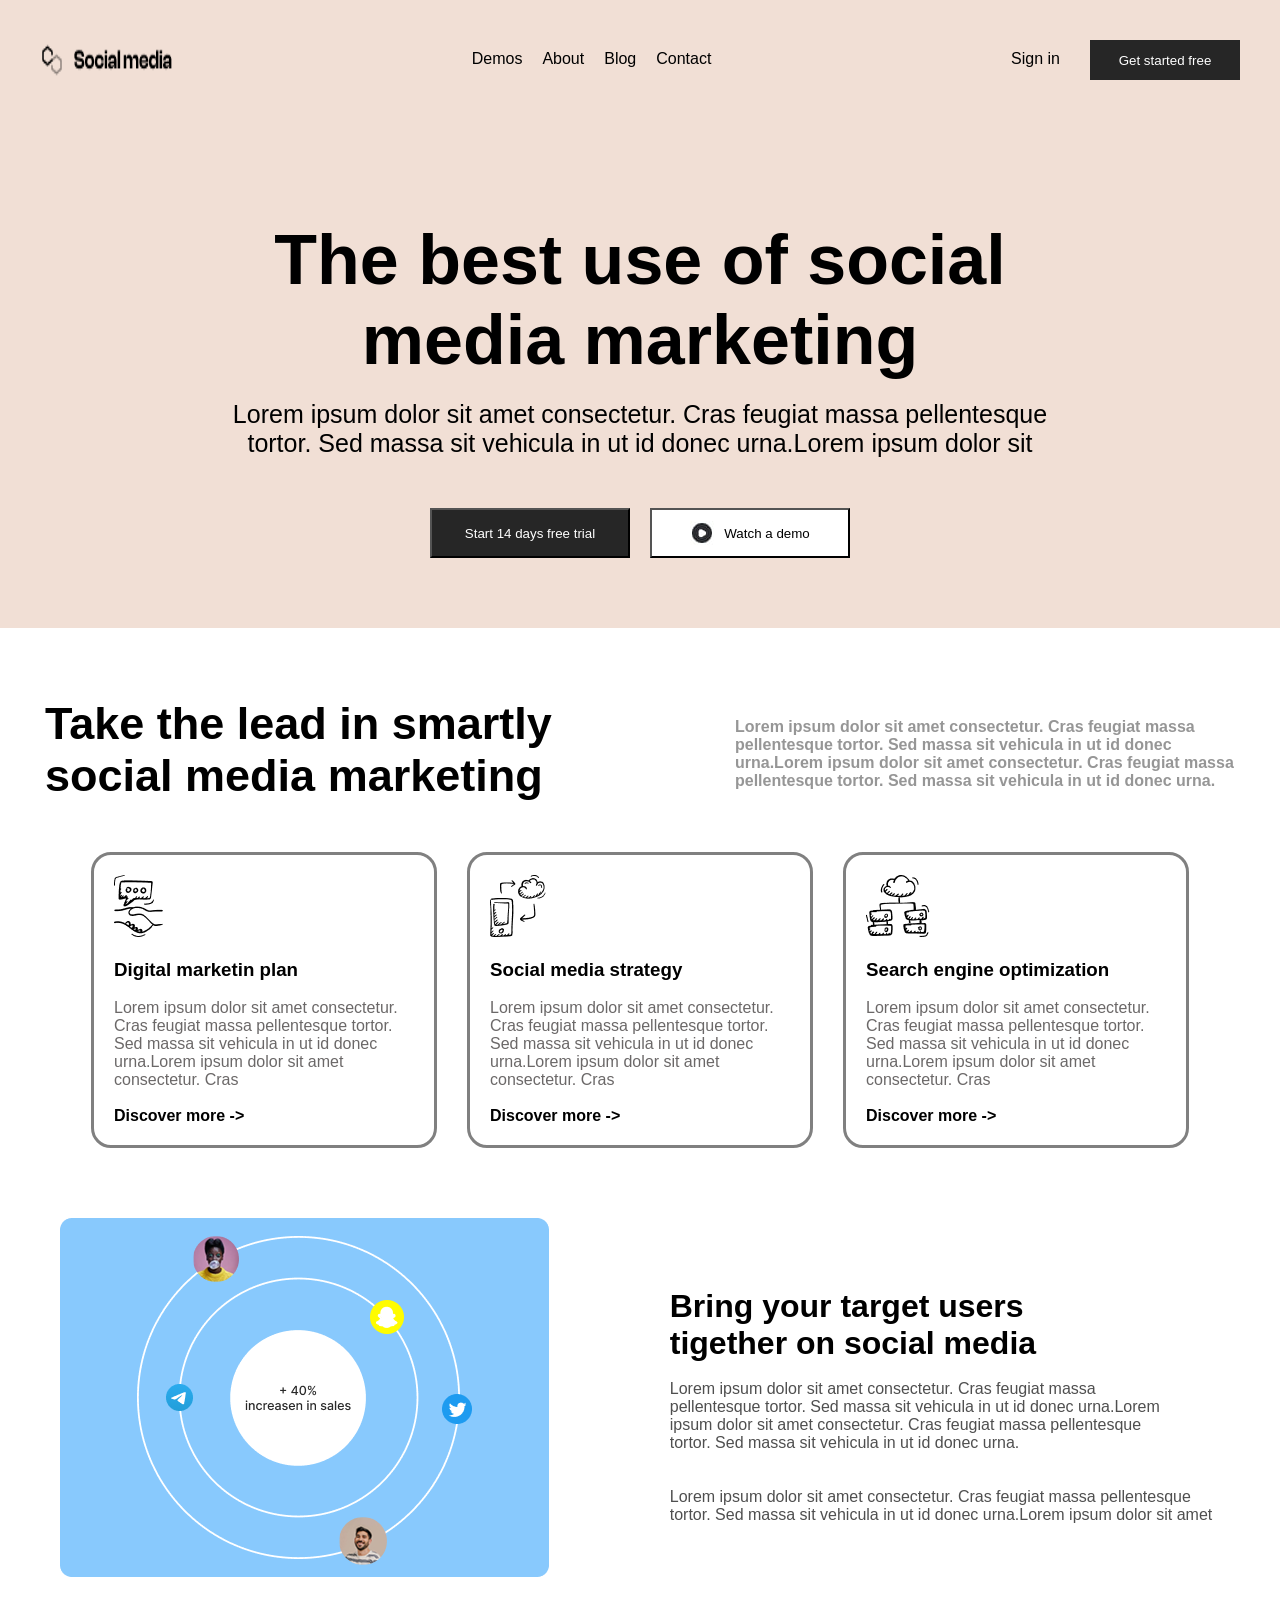
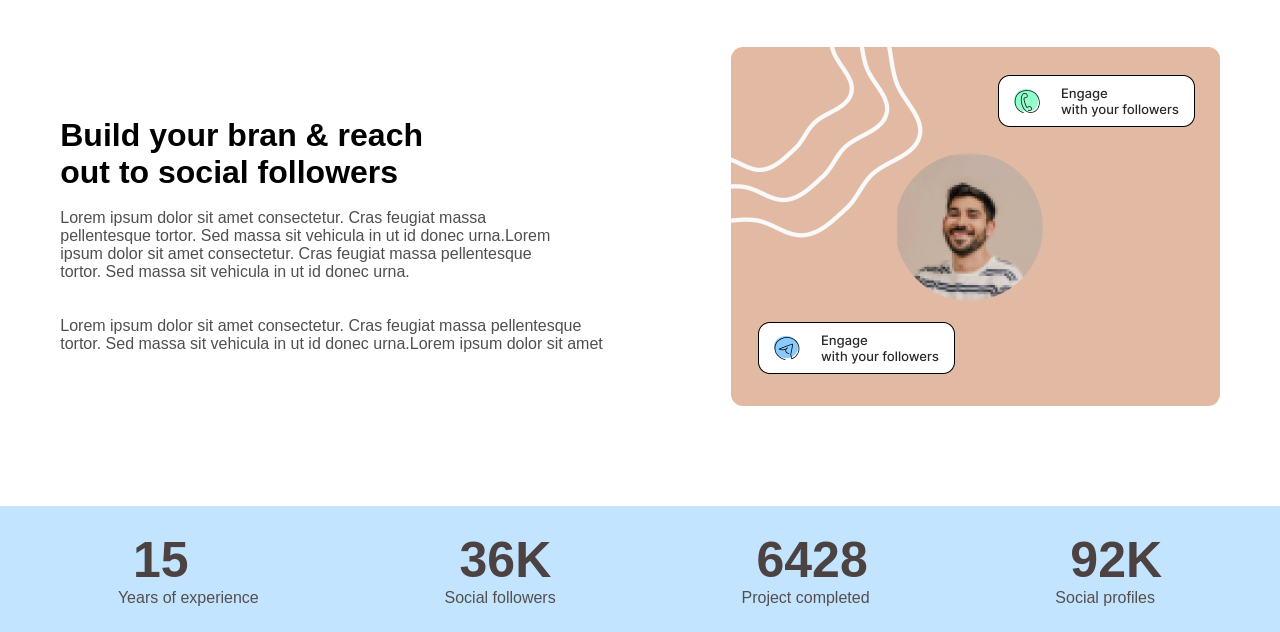
==== mai.n.html/mainn.html @ f7c45d67 "index.html" ====
<!DOCTYPE html>
<html lang="en">
<head>
    <meta charset="UTF-8">
    <meta name="viewport" content="width=device-width, initial-scale=1.0">
    <title>Document</title>
    <link rel="stylesheet" href="/style.css/style.css">
</head>
<body>
    <div class="all-hama">
     <div class="all-div">
        <img src="/img/Frame 1.png" alt="">
        <div class="p-ho">
            <p>Demos</p>
            <p>About</p>
            <p>Blog</p>
            <p>Contact</p>
        </div>
        <div class="p-img">
            <p style="margin-top: 10px;">Sign in</p>
        <button class="button">Get started free</button>
    </div>
     </div>
     <div class="h1-1">
        <h1>The best use of social media marketing</h1>
        <p>Lorem ipsum dolor sit amet consectetur. Cras feugiat massa pellentesque tortor. Sed massa sit vehicula in ut id donec urna.Lorem ipsum dolor sit</p>
     </div>
      <div class="all-button">
     <button class="button-1">Start 14 days free trial</button>
    
     <button class="button-2">
        
        <img src="/img/photo_2026-04-09_22-45-37.jpg" alt="">
       <p>Watch a demo</p> 
    </button>
    </div>
    </div>
    <div class="all-p">
        <div class="h1-2">
            <h2>Take the lead in smartly social media marketing</h2>
        </div>
        <p class="p-1">Lorem ipsum dolor sit amet consectetur. Cras feugiat massa pellentesque tortor. Sed massa sit vehicula in ut id donec urna.Lorem ipsum dolor sit amet consectetur. Cras feugiat massa pellentesque tortor. Sed massa sit vehicula in ut id donec urna.</p>
    </div>
    <div class="allbox">
    <div class="box">
        <img src="/img/Digital Marketing Plan.png" alt=""><br><br>
        <h3>Digital marketin plan</h3><br>
        <p style="color: rgb(107, 104, 104);">Lorem ipsum dolor sit amet consectetur. Cras feugiat massa pellentesque tortor. Sed massa sit vehicula in ut id donec urna.Lorem ipsum dolor sit amet consectetur. Cras</p><br>
        <p style="font-weight: 600;">Discover more  -></p>
    </div>
    <div class="box">
        <img src="/img/Social Media Strategy.png" alt=""><br><br>
        <h3>Social media strategy</h3><br>
        <p style="color: rgb(107, 104, 104);">Lorem ipsum dolor sit amet consectetur. Cras feugiat massa pellentesque tortor. Sed massa sit vehicula in ut id donec urna.Lorem ipsum dolor sit amet consectetur. Cras</p><br>
        <p style="font-weight: 600;">Discover more  -></p>
    </div>
    <div class="box">
        <img src="/img/Search Engine Optimization.png" alt=""><br><br>
        <h3>Search engine optimization </h3><br>
        <p style="color: rgb(107, 104, 104);">Lorem ipsum dolor sit amet consectetur. Cras feugiat massa pellentesque tortor. Sed massa sit vehicula in ut id donec urna.Lorem ipsum dolor sit amet consectetur. Cras</p><br>
        <p style="font-weight: 600;">Discover more  -></p>
    </div>
    </div>
    <div class="sekshn">
        <img src="/img/Frame 22.png" alt="">
        <div class="alll">
        <h1 style="width: 400px;">Bring your target users tigether on social media</h1><br>
      <p style="width: 500px;color: rgb(79, 79, 79);">Lorem ipsum dolor sit amet consectetur. Cras feugiat massa pellentesque tortor. Sed massa sit vehicula in ut id donec urna.Lorem ipsum dolor sit amet consectetur. Cras feugiat massa pellentesque tortor. Sed massa sit vehicula in ut id donec urna.</p><br><br>
      <p style="width: 550px;color: rgb(79, 79, 79);">Lorem ipsum dolor sit amet consectetur. Cras feugiat massa pellentesque tortor. Sed massa sit vehicula in ut id donec urna.Lorem ipsum dolor sit amet </p>
  </div>
  </div>
    <div class="sekshn">
        <div class="alll">
        <h1 style="width: 400px;">Build your bran & reach out to social followers</h1><br>
      <p style="width: 500px;color: rgb(79, 79, 79);">Lorem ipsum dolor sit amet consectetur. Cras feugiat massa pellentesque tortor. Sed massa sit vehicula in ut id donec urna.Lorem ipsum dolor sit amet consectetur. Cras feugiat massa pellentesque tortor. Sed massa sit vehicula in ut id donec urna.</p><br><br>
      <p style="width: 550px;color: rgb(79, 79, 79);">Lorem ipsum dolor sit amet consectetur. Cras feugiat massa pellentesque tortor. Sed massa sit vehicula in ut id donec urna.Lorem ipsum dolor sit amet  </p>
  </div>
        <img src="/img/Frame 22 (1).png" alt="">
  </div>
  <div class="all-box">
    <div class="box1"> 
        <h1 style="font-size: 50px;color:  rgb(76, 66, 66);margin-left: 15px;">15</h1>
        <p style="color: rgb(84, 79, 79);">Years of experience</p>
    </div>
    <div class="box1"> 
        <h1 style="font-size: 50px;color:  rgb(76, 66, 66);margin-left: 15px;">36K</h1>
        <p style="color: rgb(84, 79, 79);">Social followers</p>
    </div>
    <div class="box1"> 
        <h1 style="font-size: 50px;color:  rgb(76, 66, 66);margin-left: 15px;">6428</h1>
        <p style="color: rgb(84, 79, 79);">Project completed</p>
    </div>
    <div class="box1"> 
        <h1 style="font-size: 50px;color:  rgb(76, 66, 66);margin-left: 15px;">92K</h1>
        <p style="color: rgb(84, 79, 79);">Social profiles</p>
    </div>
  </div>
</body>
</html>
---- style.css/style.css ----
*{
    margin: 0;
    font-family: sans-serif;
}
.p-ho{
    display: flex;
    gap: 20px;
}
.p-ho p{
    margin-top: 10px;
}
.button{
    width: 150px;
    height: 40px;
    background-color: rgba(38, 38, 38, 1);
    color: white;
    border: none;
}
.p-img{
    display: flex;
    gap: 30px;
}
.all-div{
    display: flex;
    justify-content: space-between;
    padding: 40px;
}
.h1-1 h1{
    font-size: 70px;
    width: 900px;
    text-align: center;
    margin: auto;
    margin-top: 100px;
    cursor: pointer;
}
.h1-1 p{
    width: 850px;
    font-size: 25px;
    text-align: center;
    margin: auto;
    margin-top: 20px;
}
.button-1{
    width: 200px;
    height: 50px;
    background-color: rgba(38, 38, 38, 1);
    color: white;
}
.button-2{
    width: 200px;
    height: 50px;
    background-color: white;
    display: flex;
    align-items: center;
    gap: 10px;
    justify-content: center;margin-bottom: 70px;
}
.all-button{
    display: flex;
    justify-content: center;
    gap: 20px;
    margin-top: 50px;
}
.all-hama{
    background-color: rgba(241, 223, 213, 1);
}
.h1-2{
    width: 600px;
    font-size: 30px;
    cursor: pointer;

}
.p-1{
    width: 500px;
    font-weight: 600;
    margin-top: 20px;
    color: rgb(150, 150, 150);
}
.all-p{
    display: flex;
    justify-content: space-around;
   margin-top: 70px;
   margin-bottom: 50px;
}
.box{
    width: 300px;
    height: 2♥0px;
    border: 3px solid gray;
    border-radius: 20px;
    padding: 20px;
}
.allbox{
    display: flex;
    justify-content: center;
    gap: 30px;
}
.sekshn{
    display: flex;
    justify-content: space-around;
    margin-top: 70px;
}
.alll{
    margin-top: 70px;
}
.all-box{
    display: flex;
    justify-content: space-around;
    margin-top: 100px;
    background-color: rgba(136, 201, 253, 0.5);
    padding: 25px;
}
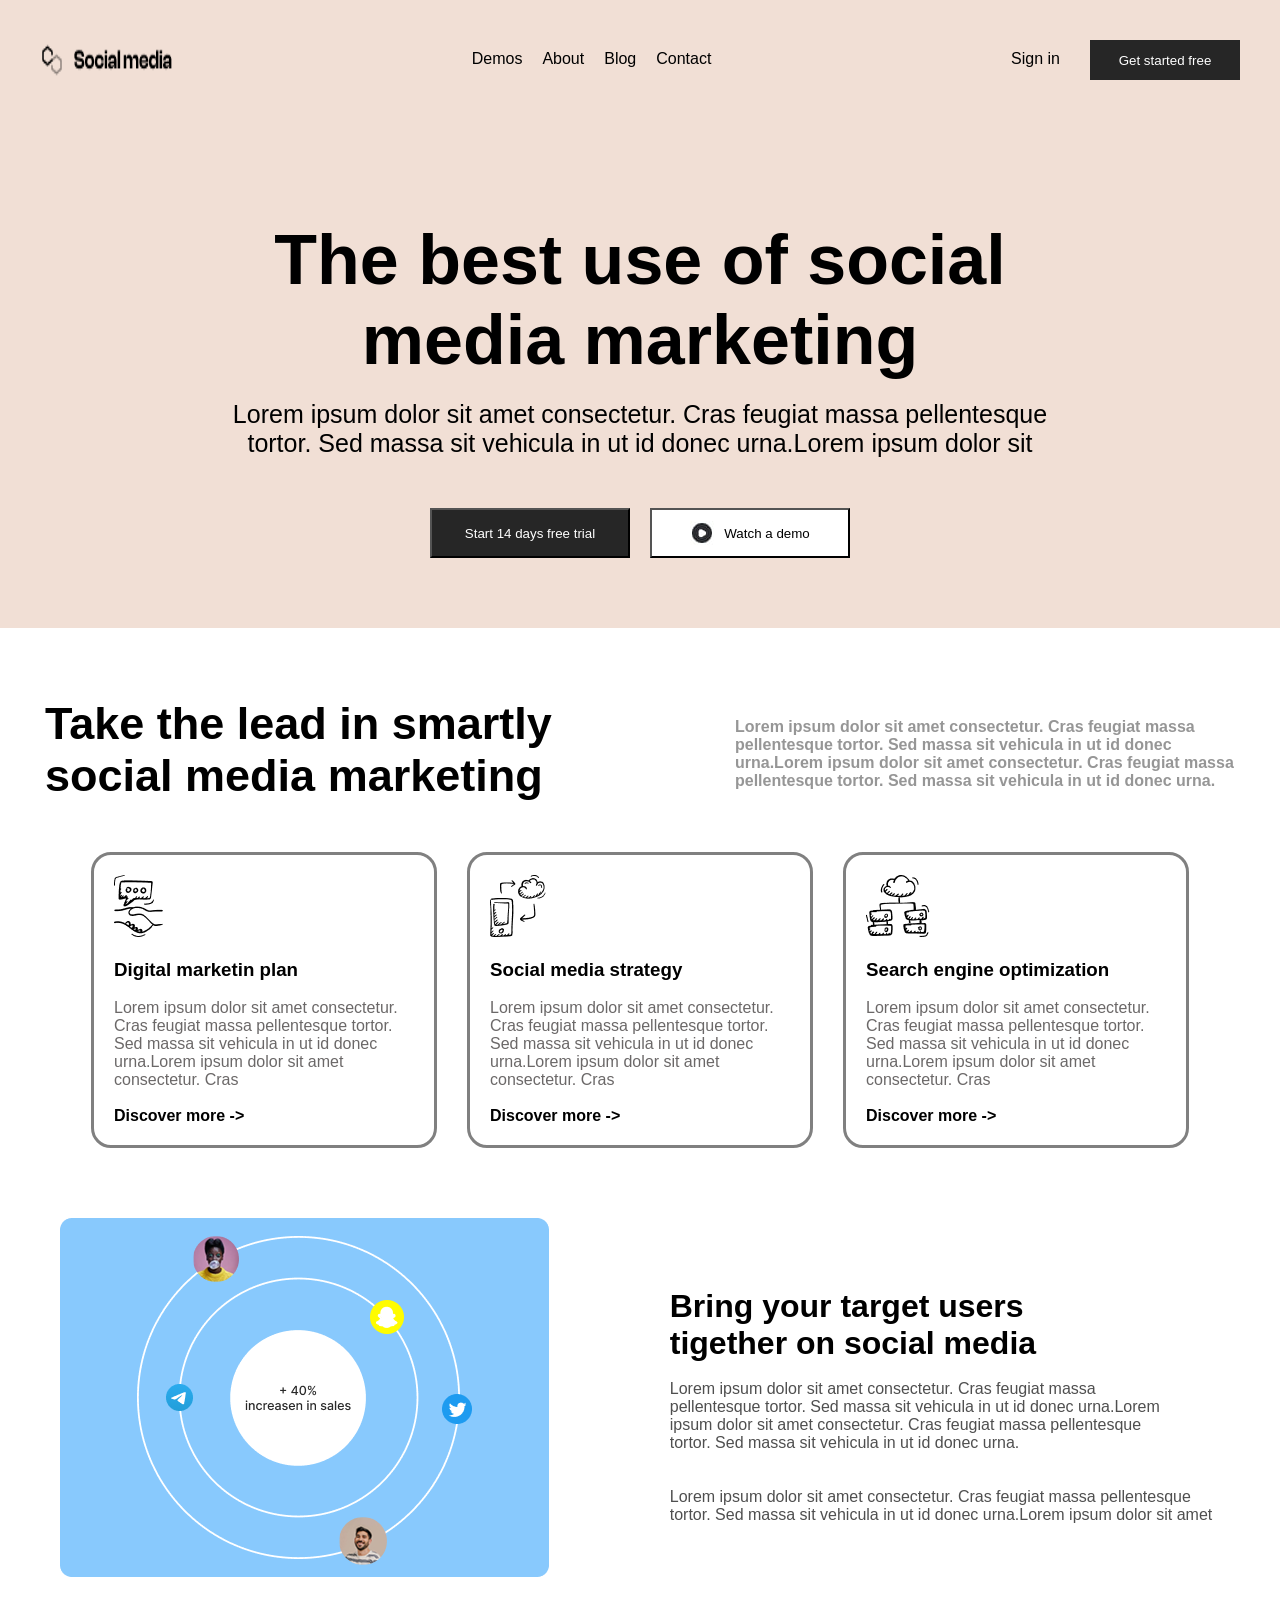
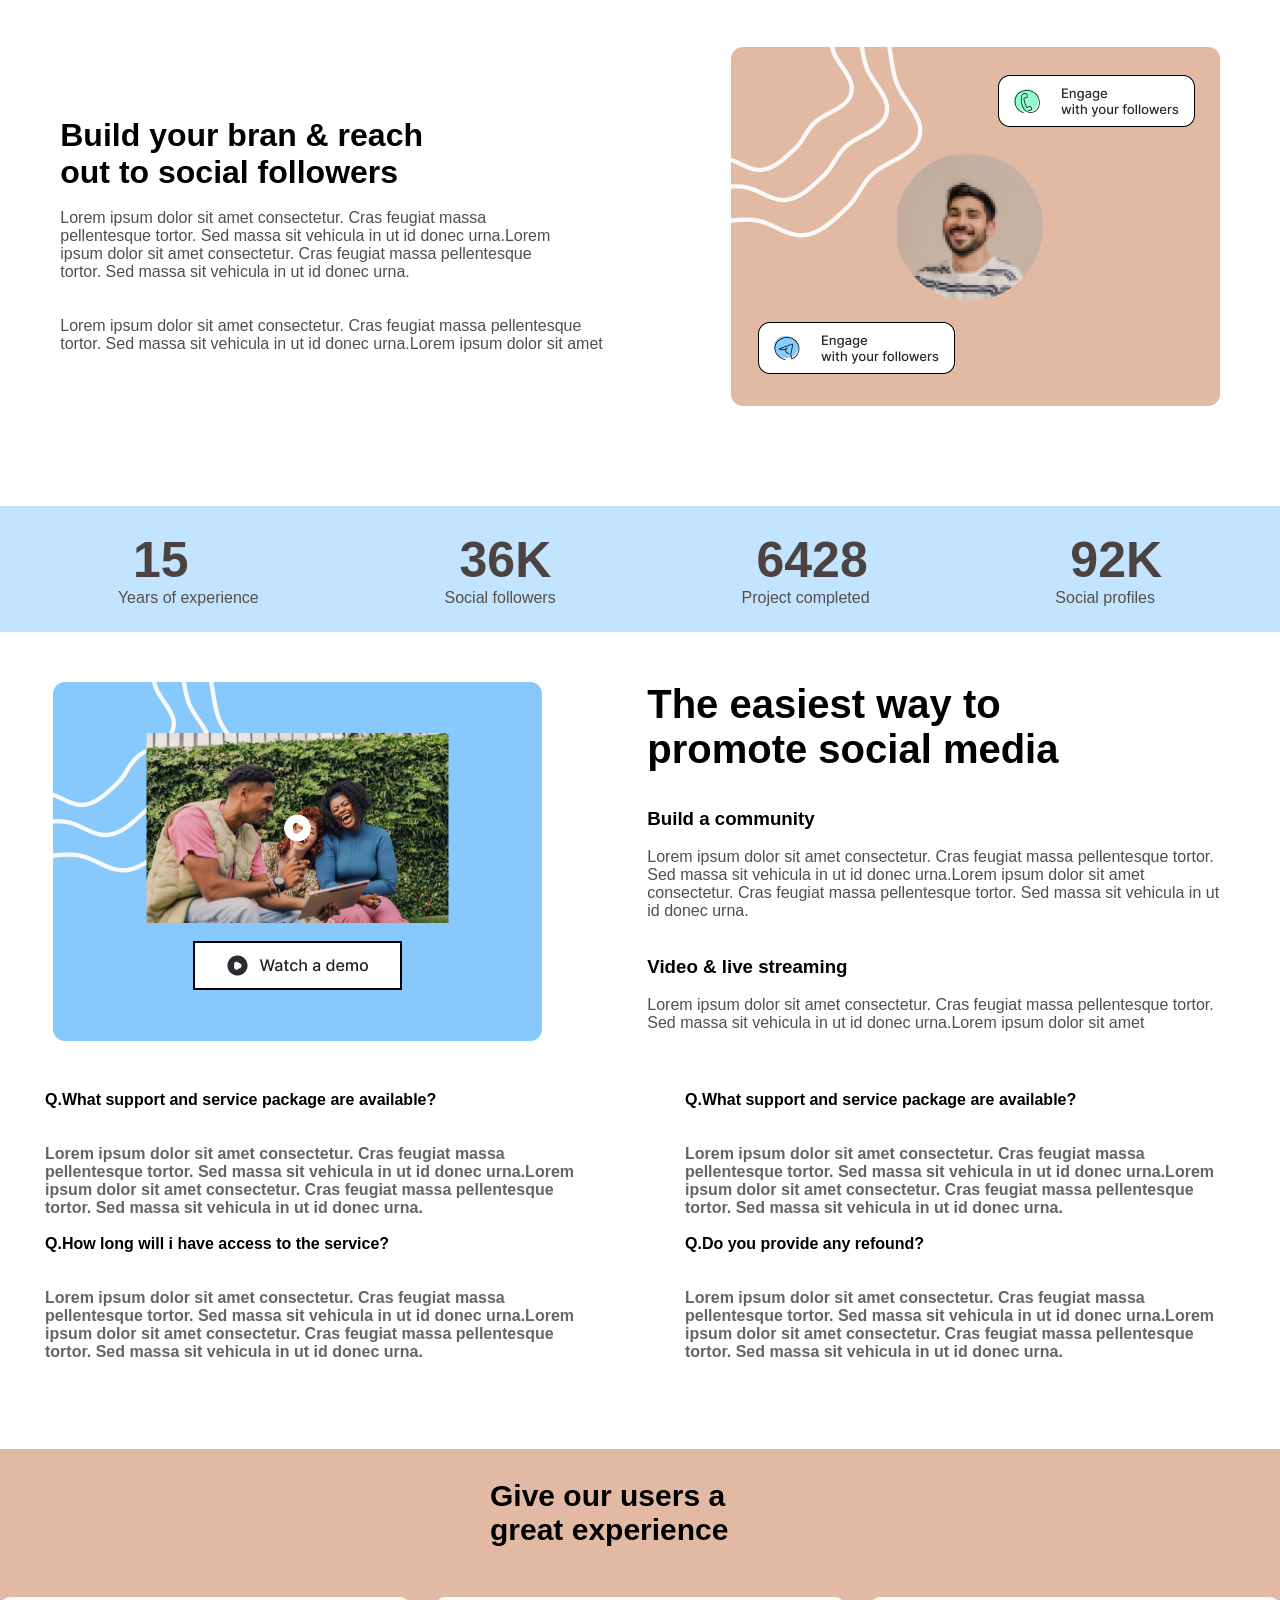
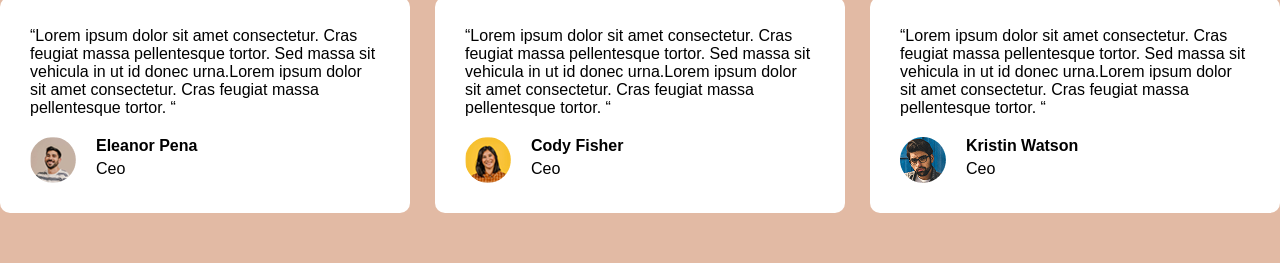
==== commit a311ef6e: "index.1" ====
--- a/mai.n.html/mainn.html
+++ b/mai.n.html/mainn.html
@@ -95,5 +95,73 @@
         <p style="color: rgb(84, 79, 79);">Social profiles</p>
     </div>
   </div>
+  <div class="bady">
+    <img src="/img/Frame 22 (3).png" alt="">
+    <div class="dady">
+    
+    <h1 style="width: 450px;font-size: 40px;">The easiest way to promote social media</h1><br><br>
+    <h3 style="font-weight: 800;">Build a community</h3><br>
+          <p style="width: 580px;color: rgb(79, 79, 79);">Lorem ipsum dolor sit amet consectetur. Cras feugiat massa pellentesque tortor. Sed massa sit vehicula in ut id donec urna.Lorem ipsum dolor sit amet consectetur. Cras feugiat massa pellentesque tortor. Sed massa sit vehicula in ut id donec urna.</p><br><br>
+             <h3 style="font-weight: 800;">Video & live streaming</h3><br>
+             <p style="width: 580px;color: rgb(79, 79, 79);">Lorem ipsum dolor sit amet consectetur. Cras feugiat massa pellentesque tortor. Sed massa sit vehicula in ut id donec urna.Lorem ipsum dolor sit amet </p>
+       </div>
+     </div>
+     <div class="pho">
+     <div class="all-p1">
+     <p style="font-weight: 800;">Q.What support and service package are available?</p><br><br>
+     <p style="width: 550px;font-weight: 600;color: rgb(101, 101, 101);">Lorem ipsum dolor sit amet consectetur. Cras feugiat massa pellentesque tortor. Sed massa sit vehicula in ut id donec urna.Lorem ipsum dolor sit amet consectetur. Cras feugiat massa pellentesque tortor. Sed massa sit vehicula in ut id donec urna.</p><br>
+</div>
+<div class="all-p2">
+ <p style="font-weight: 800;">Q.What support and service package are available?</p><br><br>
+     <p style="width: 550px;font-weight: 600;color: rgb(101, 101, 101);">Lorem ipsum dolor sit amet consectetur. Cras feugiat massa pellentesque tortor. Sed massa sit vehicula in ut id donec urna.Lorem ipsum dolor sit amet consectetur. Cras feugiat massa pellentesque tortor. Sed massa sit vehicula in ut id donec urna.</p>
+</div>
+</div>
+
+
+     <div class="pho">
+     <div class="all-p1">
+     <p style="font-weight: 800;">Q.How long will i have access to the service?</p><br><br>
+     <p style="width: 550px;font-weight: 600;color: rgb(101, 101, 101);">Lorem ipsum dolor sit amet consectetur. Cras feugiat massa pellentesque tortor. Sed massa sit vehicula in ut id donec urna.Lorem ipsum dolor sit amet consectetur. Cras feugiat massa pellentesque tortor. Sed massa sit vehicula in ut id donec urna.</p><br>
+</div>
+<div class="all-p2">
+ <p style="font-weight: 800;">Q.Do you provide any refound?</p><br><br>
+     <p style="width: 550px;font-weight: 600;color: rgb(101, 101, 101);">Lorem ipsum dolor sit amet consectetur. Cras feugiat massa pellentesque tortor. Sed massa sit vehicula in ut id donec urna.Lorem ipsum dolor sit amet consectetur. Cras feugiat massa pellentesque tortor. Sed massa sit vehicula in ut id donec urna.</p>
+</div>
+</div>
+<div class="sar">
+<h1 style="font-size: 30px;width: 300px;margin: auto;margin-top: 70px;padding-top: 30px;">Give our users a great experience</h1>
+ <div class="hear">
+<div class="boxcha">
+    <p>“Lorem ipsum dolor sit amet consectetur. Cras feugiat massa pellentesque tortor. Sed massa sit vehicula in ut id donec urna.Lorem ipsum dolor sit amet consectetur. Cras feugiat massa pellentesque tortor. “</p>
+   <div class="dis">
+    <img src="/img/Ellipse 3.png" alt="">
+   <div class="br">
+    <p style="font-weight: 600;">Eleanor Pena</p>
+    <p>Ceo</p>
+</div>
+   </div>
+</div>
+<div class="boxcha">
+<p>“Lorem ipsum dolor sit amet consectetur. Cras feugiat massa pellentesque tortor. Sed massa sit vehicula in ut id donec urna.Lorem ipsum dolor sit amet consectetur. Cras feugiat massa pellentesque tortor. “</p>
+   <div class="dis">
+    <img src="/img/Ellipse 3 (1).png" alt="">
+   <div class="br">
+    <p style="font-weight: 600;">Cody Fisher</p>
+    <p>Ceo</p>
+</div>
+   </div>
+</div>
+<div class="boxcha">
+<p>“Lorem ipsum dolor sit amet consectetur. Cras feugiat massa pellentesque tortor. Sed massa sit vehicula in ut id donec urna.Lorem ipsum dolor sit amet consectetur. Cras feugiat massa pellentesque tortor. “</p>
+    <div class="dis">
+    <img src="/img/Ellipse 3 (2).png" alt="">
+   <div class="br">
+    <p style="font-weight: 600;"> Kristin Watson</p>
+    <p>Ceo</p>
+</div>
+   </div>
+</div>
+ </div>
+</div>
 </body>
 </html>
--- a/style.css/style.css
+++ b/style.css/style.css
@@ -108,4 +108,42 @@
     margin-top: 100px;
     background-color: rgba(136, 201, 253, 0.5);
     padding: 25px;
+}
+.bady{
+    display: flex;
+    justify-content: space-around;
+    margin-top: 50px;
+    margin-bottom: 50px;
+}
+.pho{
+    display: flex;
+    justify-content: space-around;   
+}
+.sar{
+    background-color: rgba(226, 186, 164, 1);
+}
+.boxcha{
+    width: 350px;
+    border: 3px solid;
+    border: none;
+    background-color: rgba(255, 255, 255, 1);
+    border-radius: 10px;
+    padding: 30px;
+    margin-top: 50px;
+    margin-bottom: 50px;
+}
+.dis{
+    display: flex;
+    margin-top: 20px;
+    gap: 20px;
+}
+.br{
+    display: flex;
+    flex-direction: column;
+    row-gap: 5px;
+}
+.hear{
+    display: flex;
+    justify-content: center;
+    gap: 25px;
 }
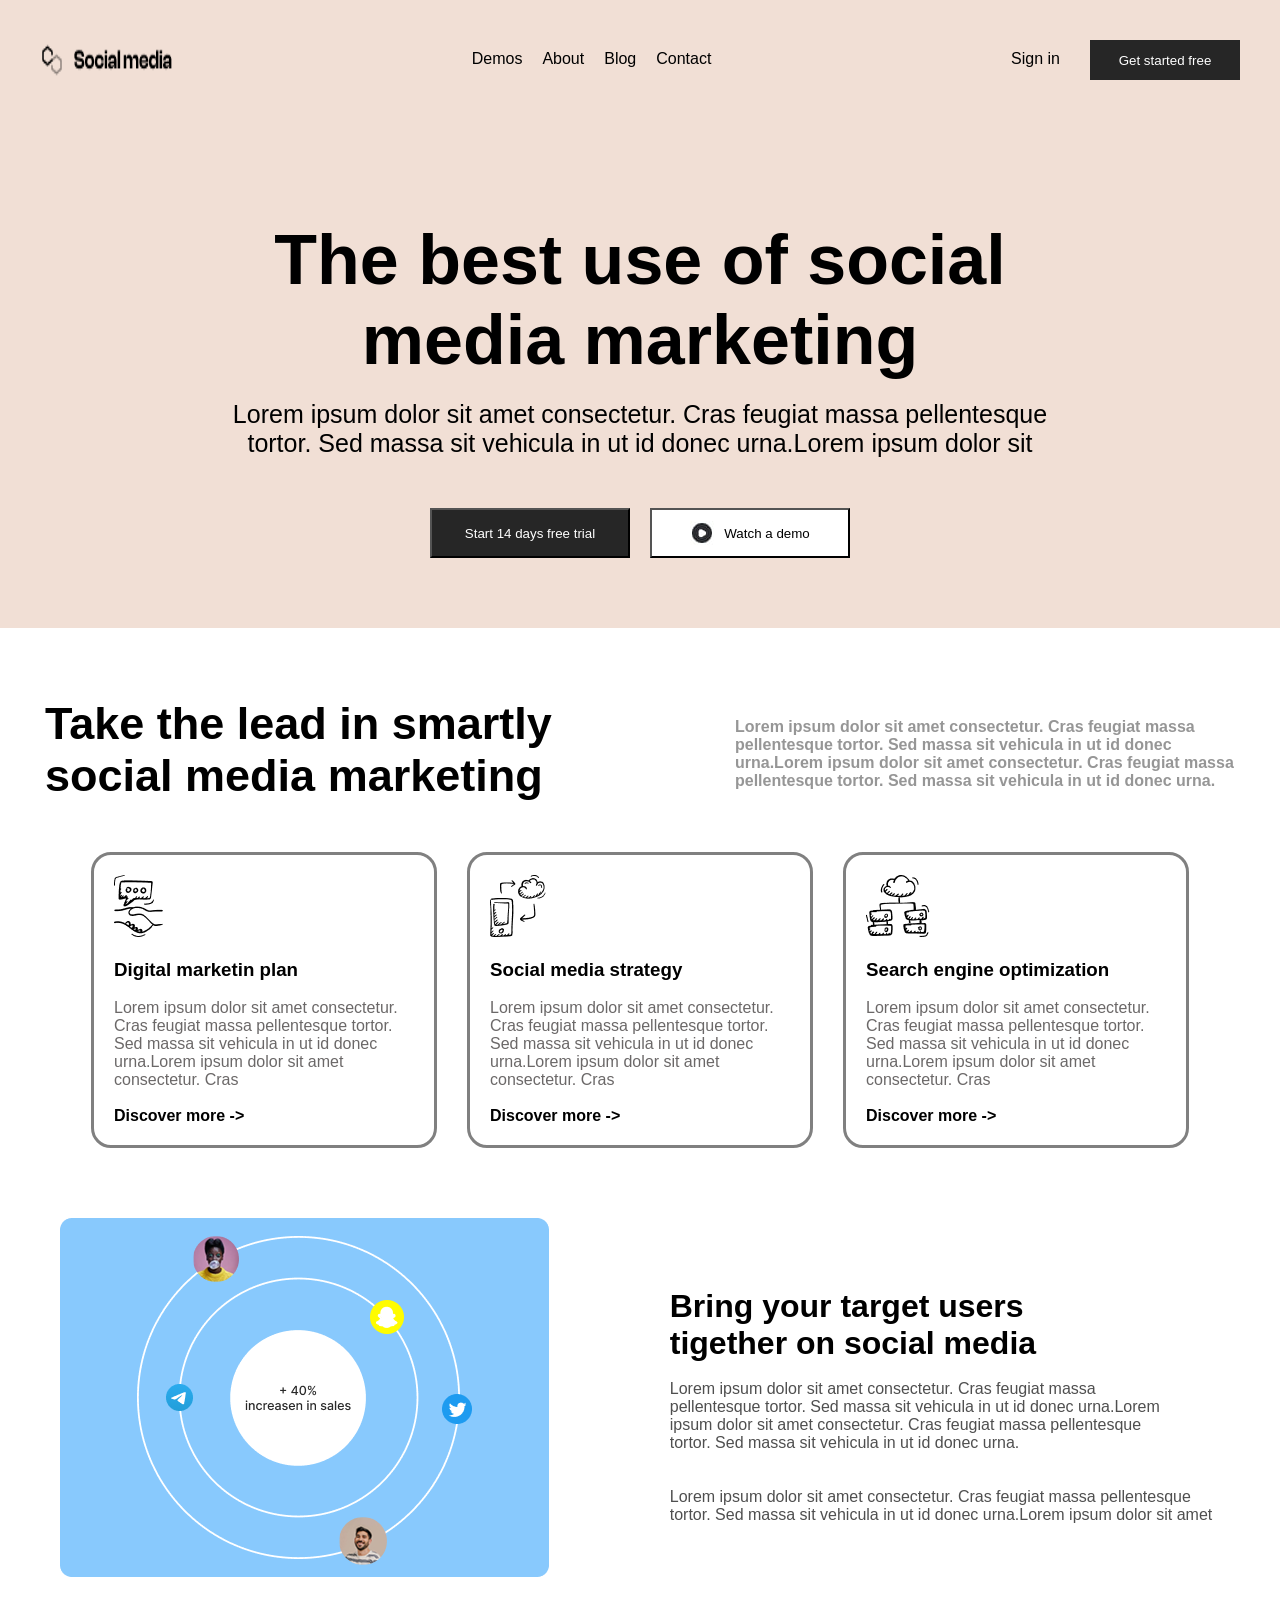
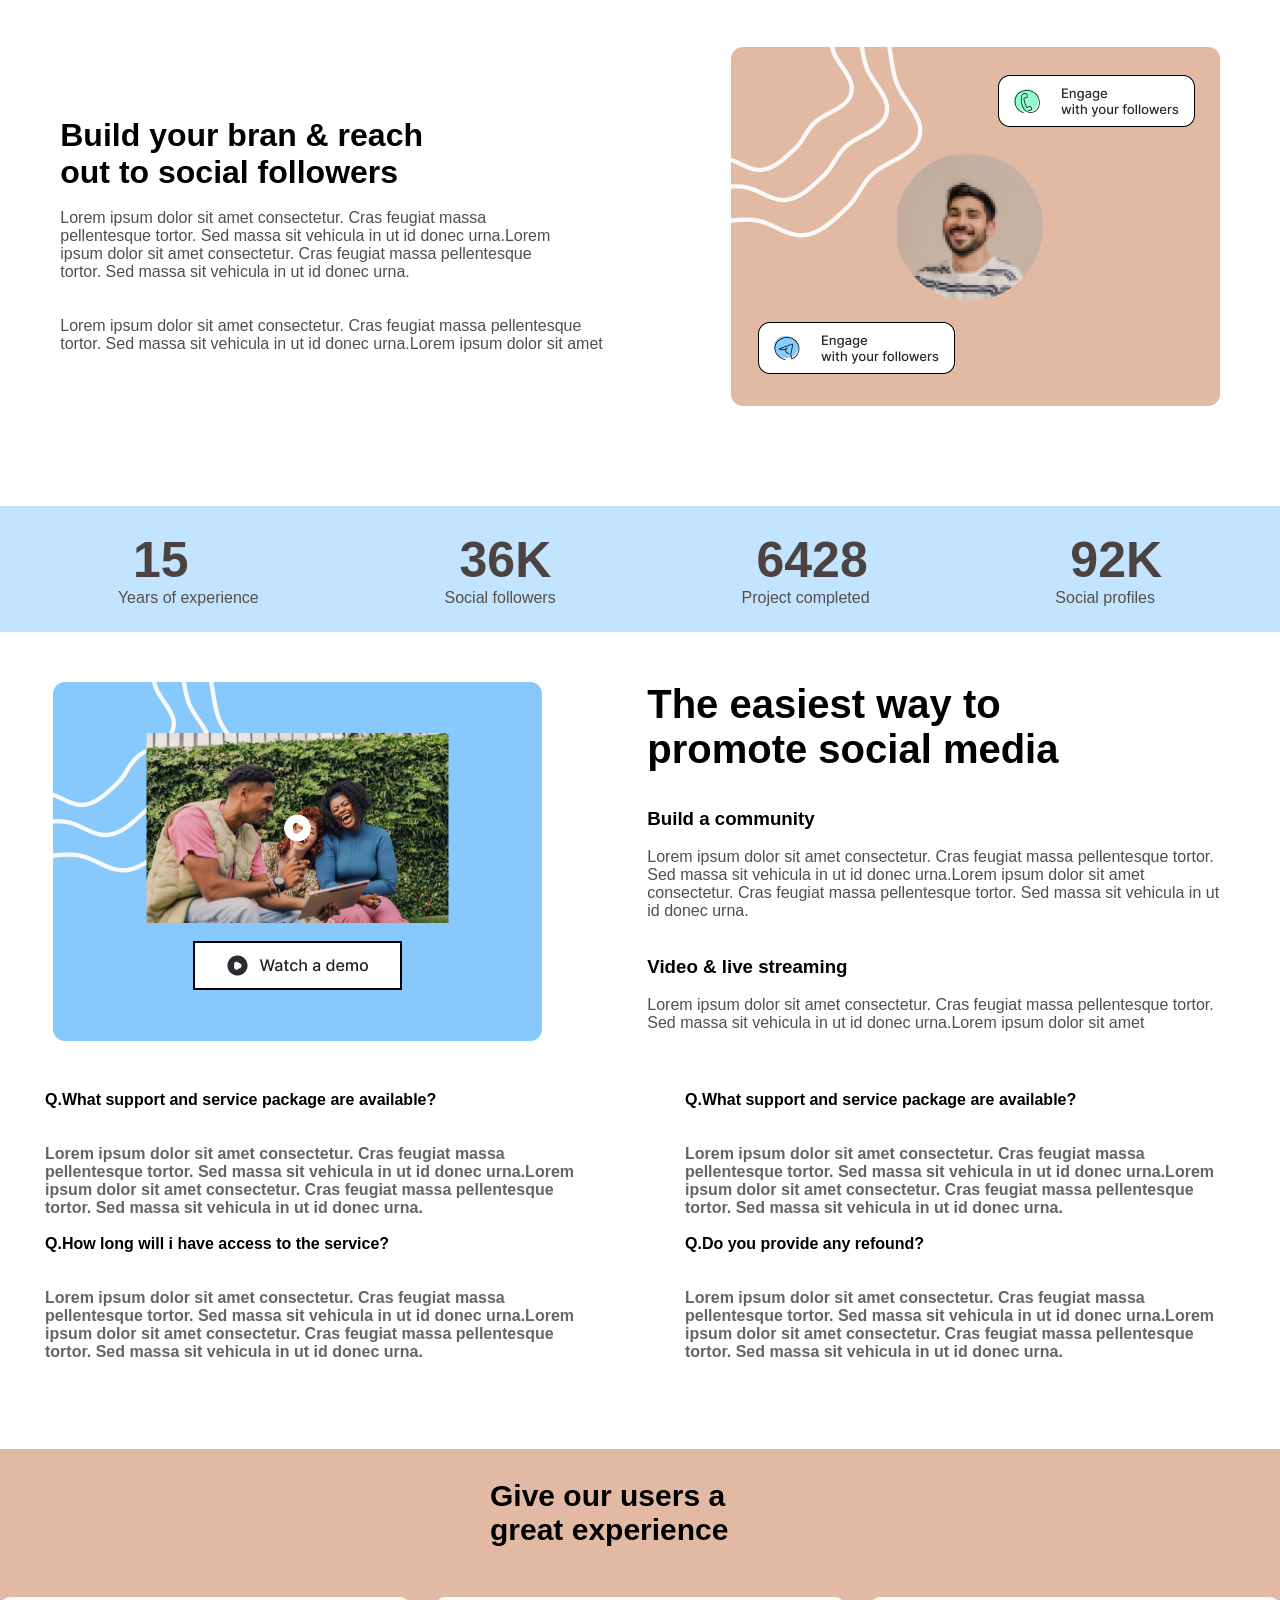
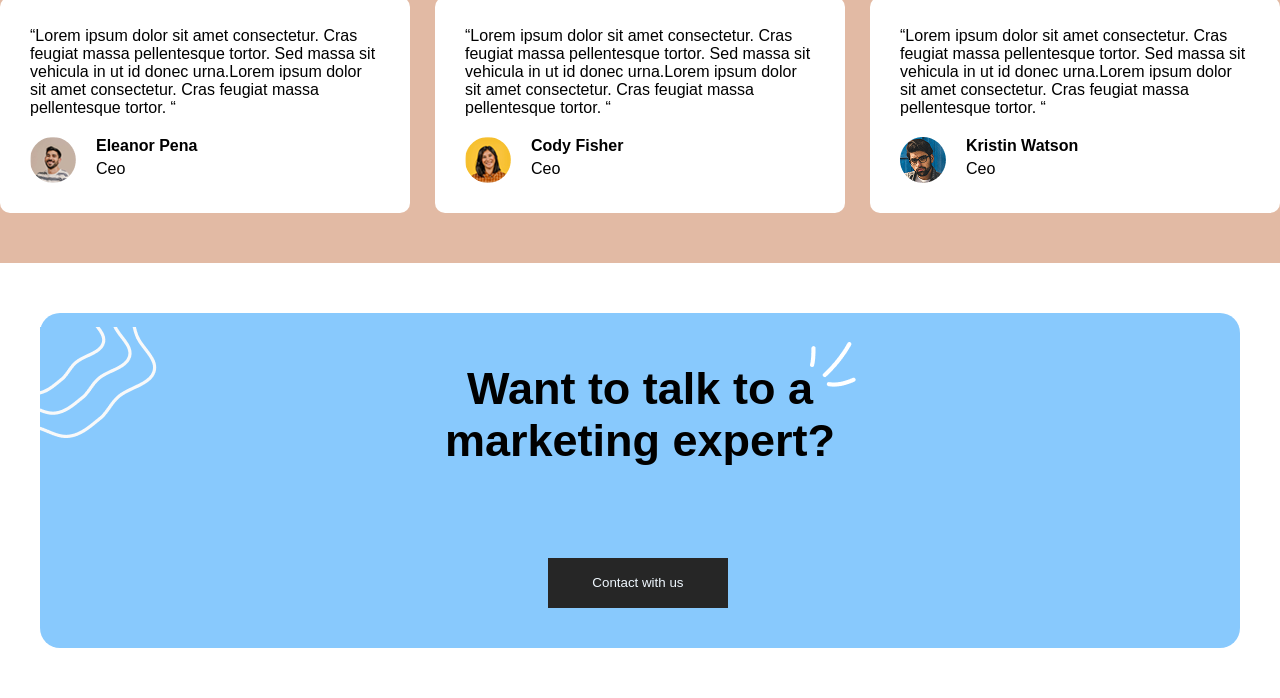
==== commit 79b5a38f: "index5.html" ====
--- a/mai.n.html/mainn.html
+++ b/mai.n.html/mainn.html
@@ -156,12 +156,18 @@
     <div class="dis">
     <img src="/img/Ellipse 3 (2).png" alt="">
    <div class="br">
-    <p style="font-weight: 600;"> Kristin Watson</p>
+    <p style="font-weight: 600;">Kristin Watson</p>
     <p>Ceo</p>
 </div>
    </div>
 </div>
  </div>
 </div>
+  <div class="box-1">
+    <h1 style="font-size: 45px;width: 500px;text-align: center;margin: auto;padding-top: 50px;margin-top: 50px;">Want to talk to a marketing expert?</h1>
+   <img class="img1" src="/img/shapes.png" alt="">
+   <img class="img2" src="/img/Снимок экрана 2026-04-10 115631.png" alt="">
+    <button class="button-3">Contact with us</button>  
+</div>
 </body>
 </html>
--- a/style.css/style.css
+++ b/style.css/style.css
@@ -146,4 +146,31 @@
     display: flex;
     justify-content: center;
     gap: 25px;
+}
+.box-1{
+    background-color: rgba(136, 201, 253, 1);
+    width: 1200px;
+    border-radius: 20px;
+    margin: auto;
+    margin-bottom: 50px;
+}
+.button-3{
+    width: 180px;
+    height: 50px;
+    background-color: rgba(38, 38, 38, 1);
+    color: aliceblue;
+    border: none;
+    margin-left: 320px;
+    margin-top: 40px;
+    margin-bottom: 40px;    
+}
+.img1{
+    position:relative;
+    left: 770px;
+    bottom: 200px;
+}
+.img2{
+    position: relative;
+    bottom: 140px;
+    right: 50px;
 }
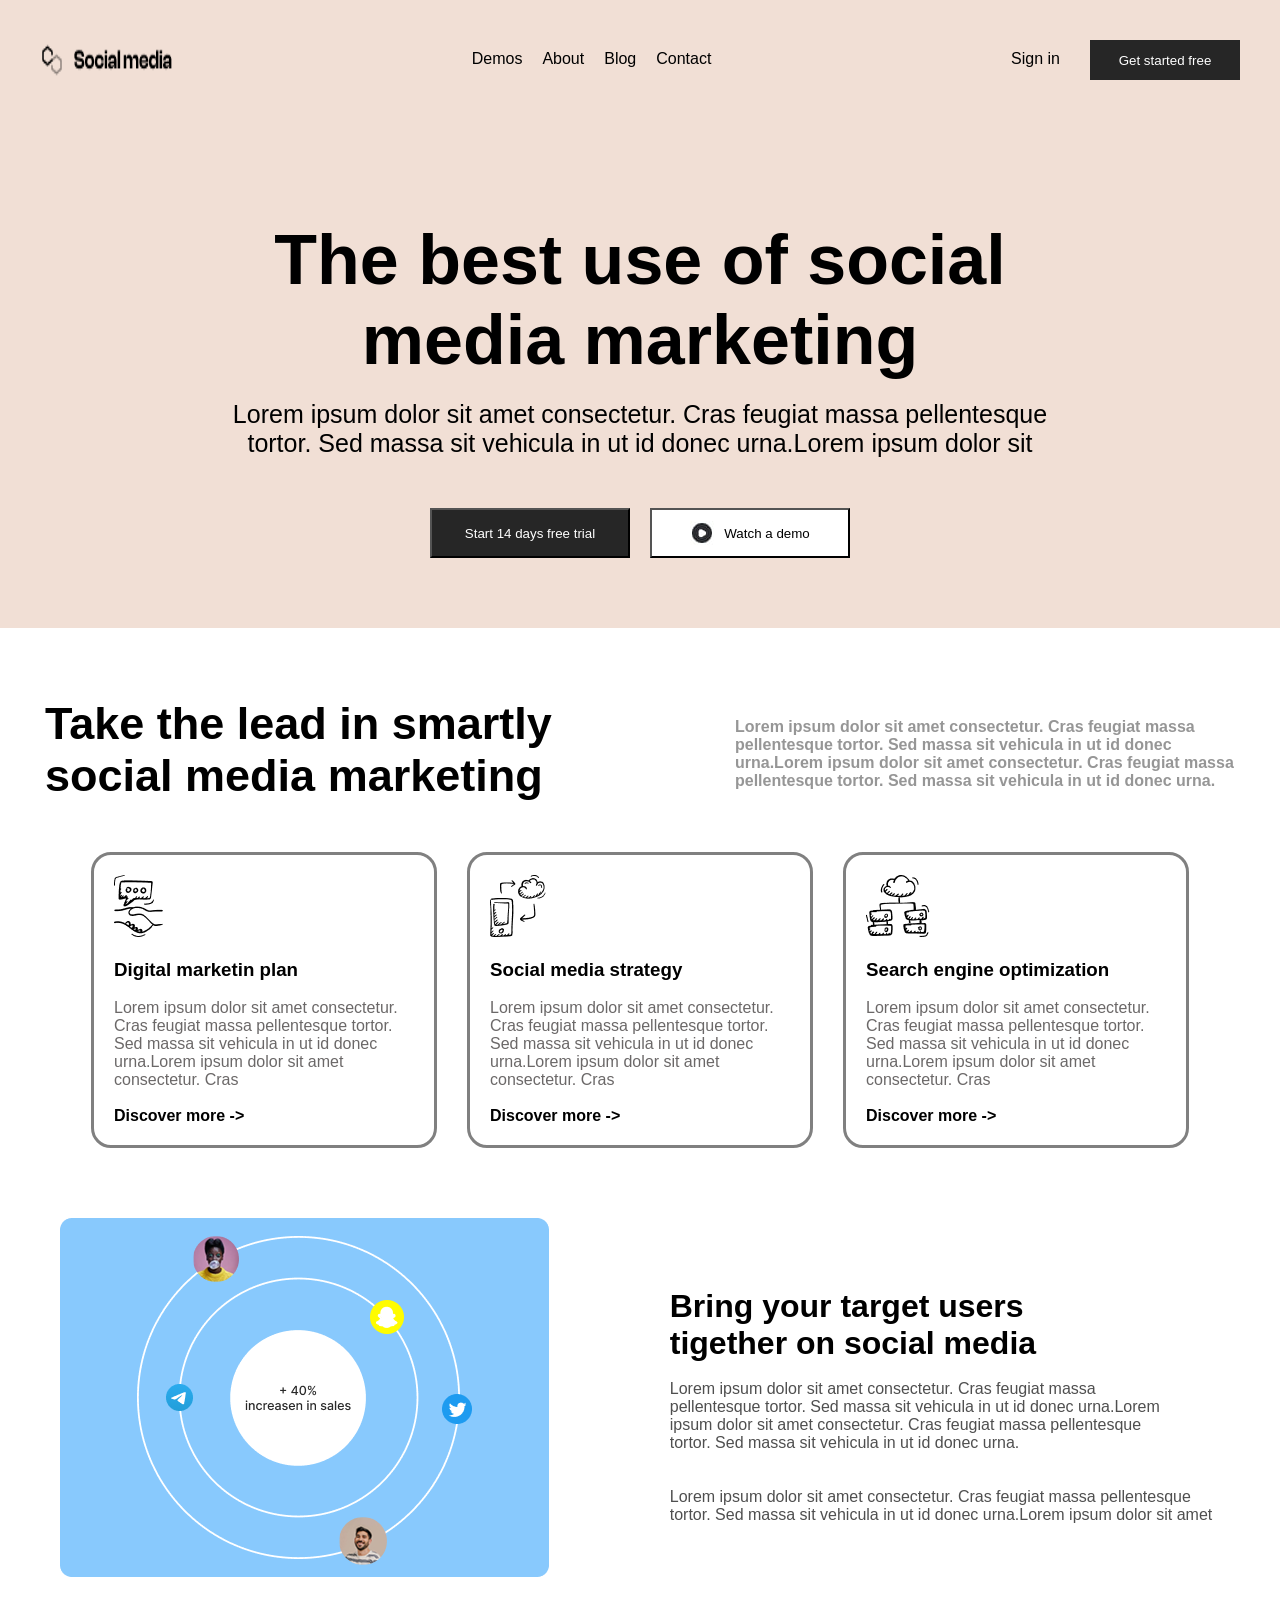
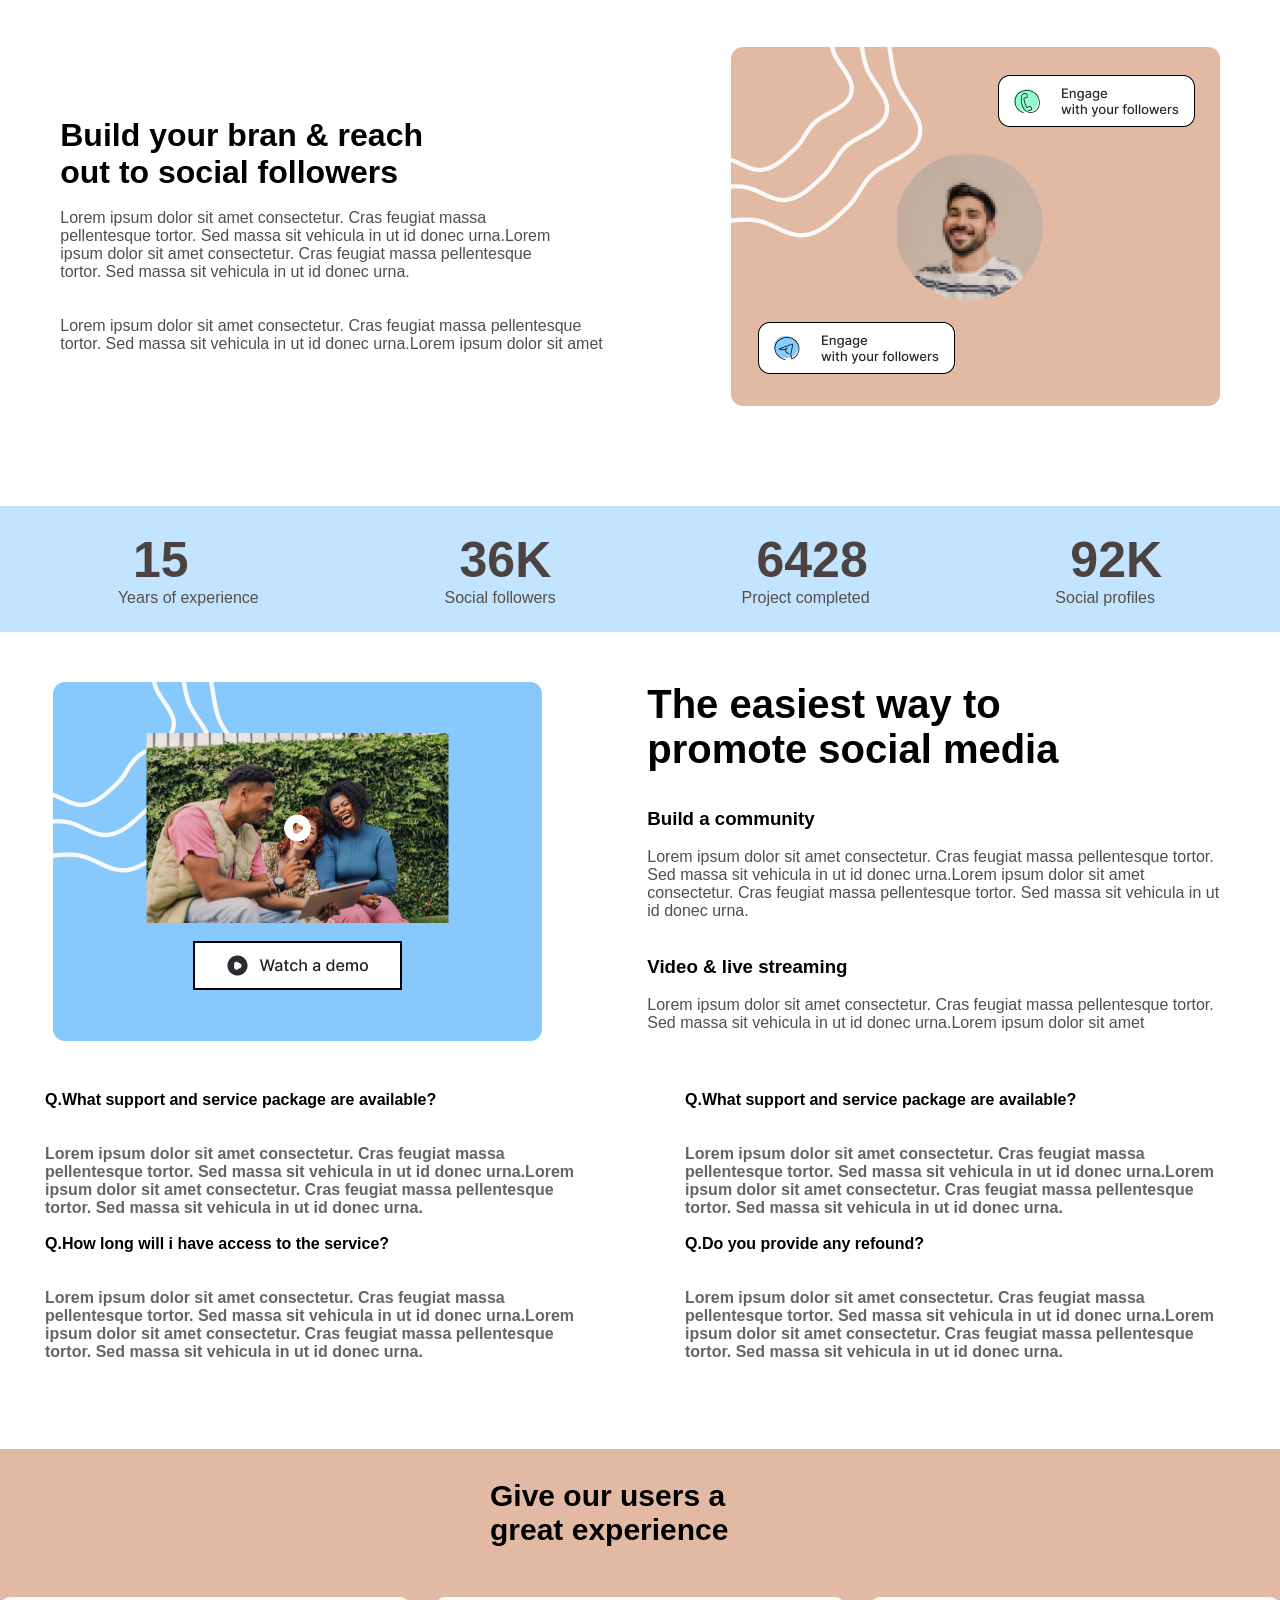
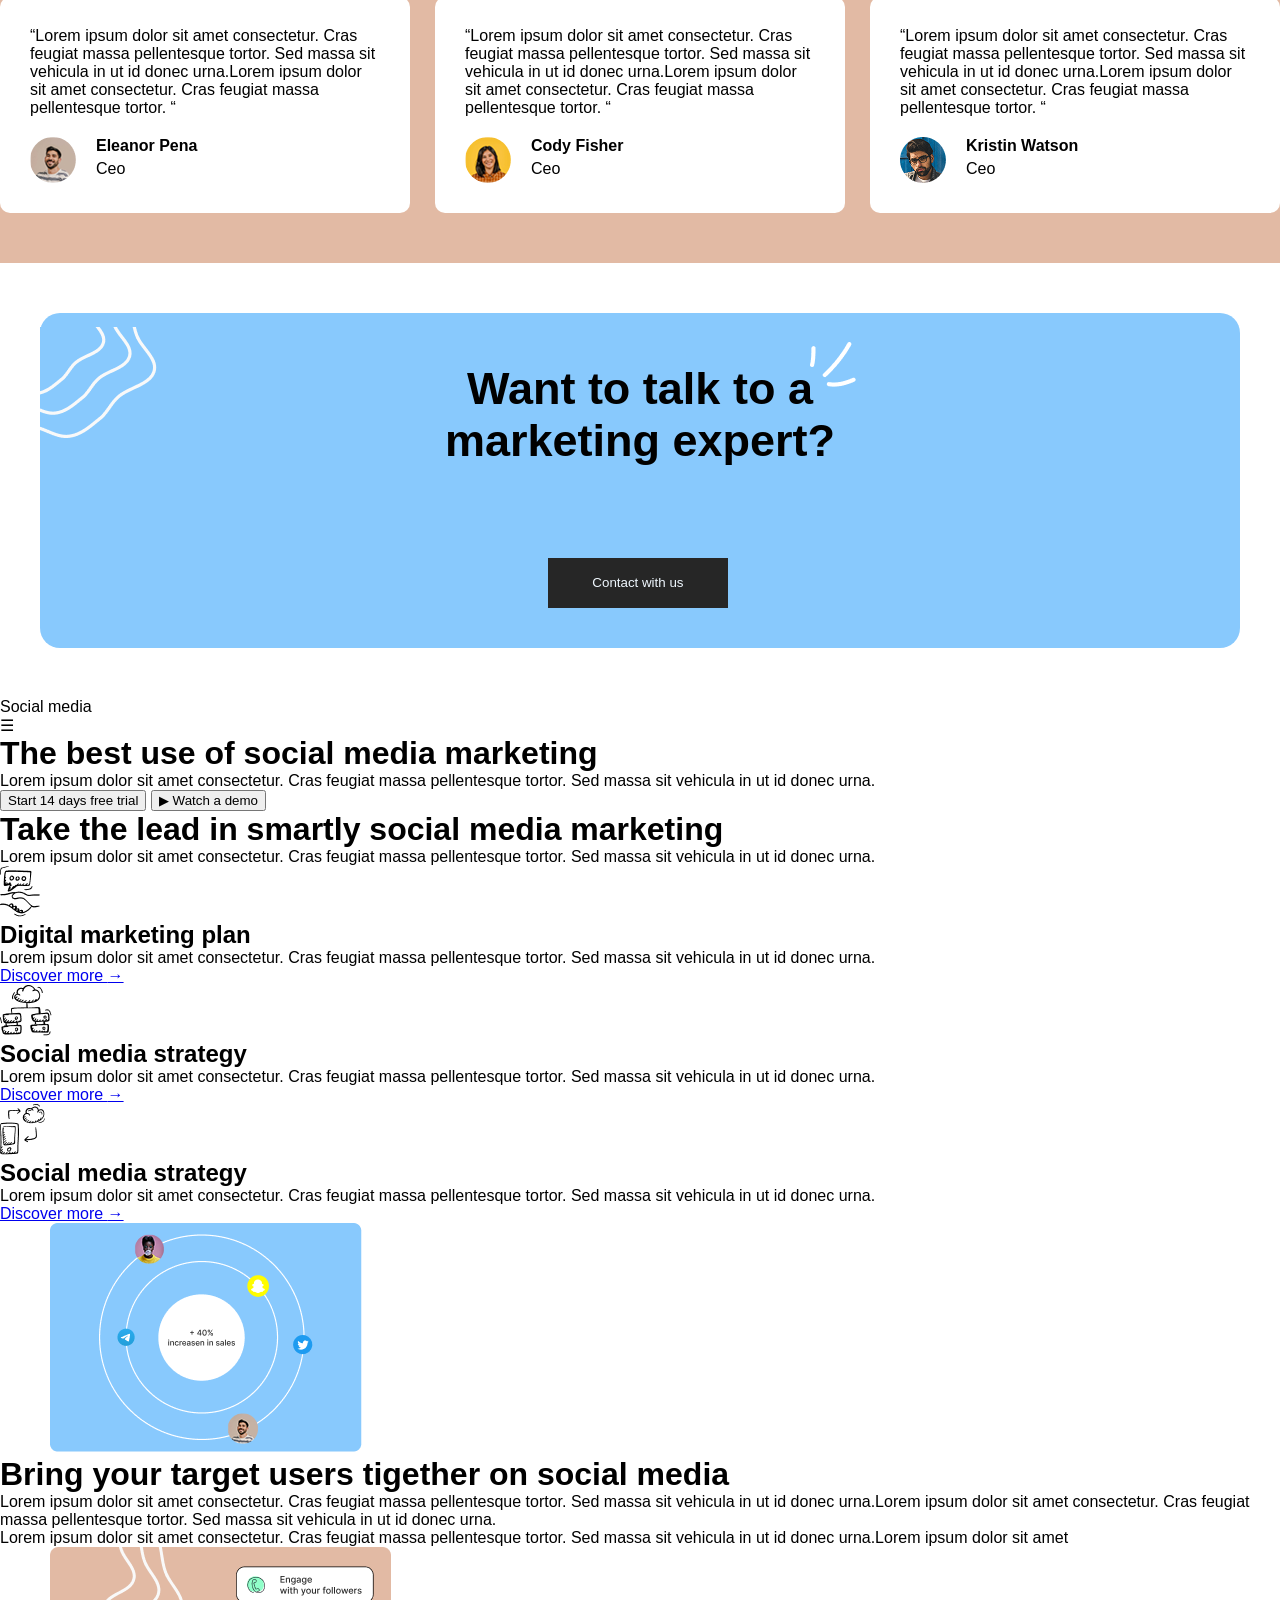
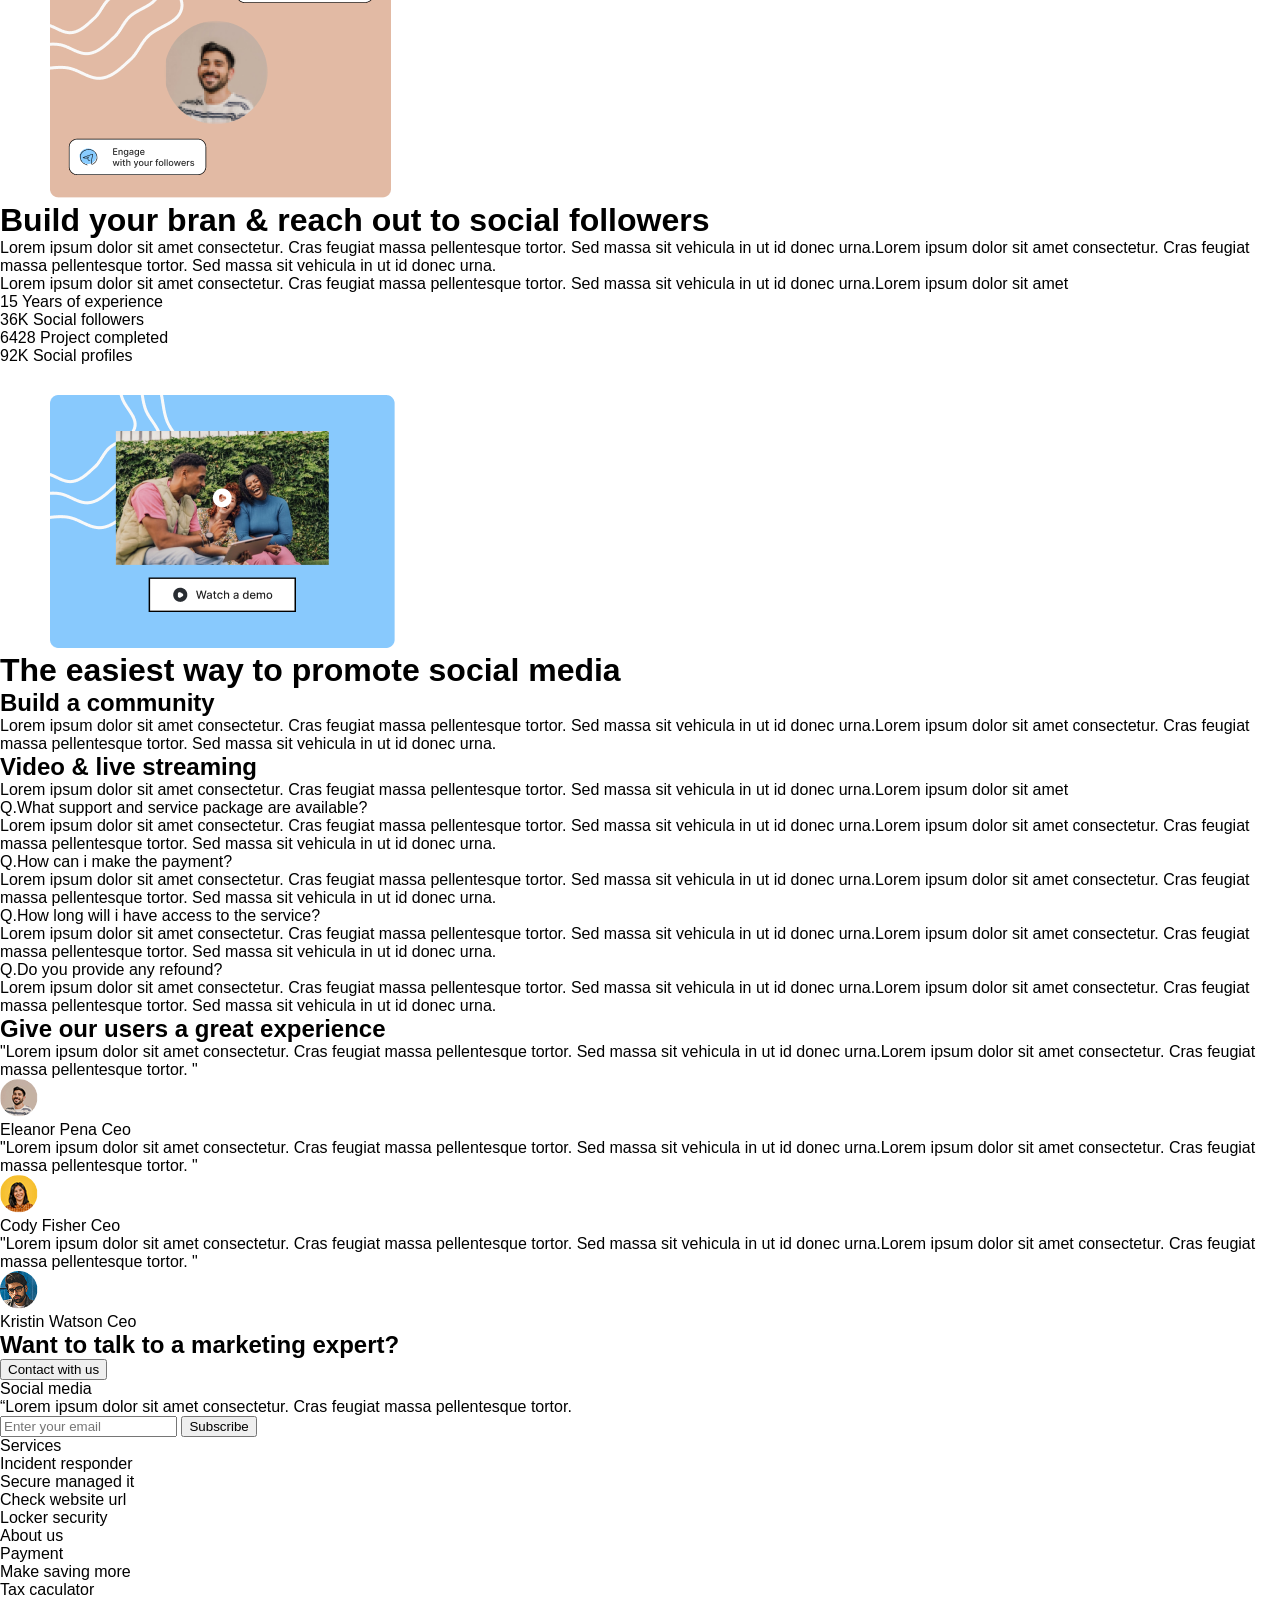
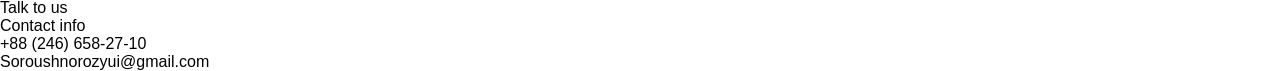
==== commit 16f6c3cd: "index.html2" ====
--- a/mai.n.html/mainn.html
+++ b/mai.n.html/mainn.html
@@ -7,6 +7,7 @@
     <link rel="stylesheet" href="/style.css/style.css">
 </head>
 <body>
+    <div class="alll1">
     <div class="all-hama">
      <div class="all-div">
         <img src="/img/Frame 1.png" alt="">
@@ -164,10 +165,266 @@
  </div>
 </div>
   <div class="box-1">
-    <h1 style="font-size: 45px;width: 500px;text-align: center;margin: auto;padding-top: 50px;margin-top: 50px;">Want to talk to a marketing expert?</h1>
+    <h1 style="font-size: 45px; width: 510px; text-align: center;margin: auto;padding-top: 50px;margin-top: 50px;">Want to talk to a marketing expert?</h1>
    <img class="img1" src="/img/shapes.png" alt="">
    <img class="img2" src="/img/Снимок экрана 2026-04-10 115631.png" alt="">
     <button class="button-3">Contact with us</button>  
 </div>
+</div>
+
+
+
+<div class="hero-container">
+  <div class="top-bar">
+    <div class="logo">Social media</div>
+    <div class="menu-icon">☰</div>
+  </div>
+
+  <h1 class="main-title">The best use of social media marketing</h1>
+  
+  <p class="description">
+    Lorem ipsum dolor sit amet consectetur. Cras feugiat massa pellentesque tortor. 
+    Sed massa sit vehicula in ut id donec urna.
+  </p>
+
+  <div class="btn-group">
+    <button class="btn-black">Start 14 days free trial</button>
+    <button class="btn-white">
+      <span>▶</span> Watch a demo
+    </button>
+  </div>
+</div>
+<div class="marketing-section">
+  <h1 class="main-header">Take the lead in smartly social media marketing</h1>
+  
+  <p class="intro-text">
+    Lorem ipsum dolor sit amet consectetur. Cras feugiat massa pellentesque tortor. 
+    Sed massa sit vehicula in ut id donec urna.
+  </p>
+
+  <div class="card">
+    <img src="/img/Digital Marketing Plan (1).png" class="card-icon" alt="icon">
+    <h2 class="card-title">Digital marketing plan</h2>
+    <p class="card-desc">
+      Lorem ipsum dolor sit amet consectetur. Cras feugiat massa pellentesque tortor. 
+      Sed massa sit vehicula in ut id donec urna.
+    </p>
+    <a href="#" class="discover-link">Discover more <span>→</span></a>
+  </div>
+
+  <div class="card">
+    <img src="/img/Search Engine Optimization (1).png" class="card-icon" alt="icon">
+    <h2 class="card-title">Social media strategy</h2>
+    <p class="card-desc">
+      Lorem ipsum dolor sit amet consectetur. Cras feugiat massa pellentesque tortor. 
+      Sed massa sit vehicula in ut id donec urna.
+    </p>
+    <a href="#" class="discover-link">Discover more <span>→</span></a>
+  </div>
+  <div class="card">
+    <img src="/img/Social Media Strategy (1).png" class="card-icon" alt="icon">
+    <h2 class="card-title">Social media strategy</h2>
+    <p class="card-desc">
+      Lorem ipsum dolor sit amet consectetur. Cras feugiat massa pellentesque tortor. 
+      Sed massa sit vehicula in ut id donec urna.
+    </p>
+    <a href="#" class="discover-link">Discover more <span>→</span></a>
+  </div>
+</div>
+<img style="margin-left:50px ;" src="/img/Frame 22 (4).png" alt="">
+<div class="text-content">
+  <h1 class="title-h1">Bring your target users tigether on social media</h1>
+  
+  <p class="para-text">
+    Lorem ipsum dolor sit amet consectetur. Cras feugiat massa pellentesque tortor. 
+    Sed massa sit vehicula in ut id donec urna.Lorem ipsum dolor sit amet consectetur. 
+    Cras feugiat massa pellentesque tortor. Sed massa sit vehicula in ut id donec urna.
+  </p>
+
+  <p class="para-text">
+    Lorem ipsum dolor sit amet consectetur. Cras feugiat massa pellentesque tortor. 
+    Sed massa sit vehicula in ut id donec urna.Lorem ipsum dolor sit amet
+  </p>
+</div>
+
+
+
+<img style="margin-left:50px ;" src="/img/Frame 22 (5).png" alt="">
+<div class="text-content">
+  <h1 class="title-h1">Build your bran & reach
+out to social followers</h1>
+  
+  <p class="para-text">
+Lorem ipsum dolor sit amet consectetur. Cras feugiat massa pellentesque tortor. Sed massa sit vehicula in ut id donec urna.Lorem ipsum dolor sit amet consectetur. Cras feugiat massa pellentesque tortor. Sed massa sit vehicula in ut id donec urna.   
+</p>
+
+  <p class="para-text">
+Lorem ipsum dolor sit amet consectetur. Cras feugiat massa pellentesque tortor. Sed massa sit vehicula in ut id donec urna.Lorem ipsum dolor sit amet  
+</p>
+</div>
+<div class="stats-container">
+  <div class="stat-item">
+    <span class="stat-number">15</span>
+    <span class="stat-label">Years of experience</span>
+  </div>
+
+  <div class="stat-item">
+    <span class="stat-number">36K</span>
+    <span class="stat-label">Social followers</span>
+  </div>
+
+  <div class="stat-item">
+    <span class="stat-number">6428</span>
+    <span class="stat-label">Project completed</span>
+  </div>
+
+  <div class="stat-item">
+    <span class="stat-number">92K</span>
+    <span class="stat-label">Social profiles</span>
+  </div>
+</div>
+   <img style="margin-left:50px; margin-top: 30px;" src="/img/Frame 22 (6).png" alt="">
+   <div class="promo-text-section">
+  <h1 class="main-title">The easiest way to promote social media</h1>
+
+  <div class="feature-item">
+    <h2 class="feature-name">Build a community</h2>
+    <p class="feature-description">
+      Lorem ipsum dolor sit amet consectetur. Cras feugiat massa pellentesque tortor. 
+      Sed massa sit vehicula in ut id donec urna.Lorem ipsum dolor sit amet consectetur. 
+      Cras feugiat massa pellentesque tortor. Sed massa sit vehicula in ut id donec urna.
+    </p>
+  </div>
+
+  <div class="feature-item">
+    <h2 class="feature-name">Video & live streaming</h2>
+    <p class="feature-description">
+      Lorem ipsum dolor sit amet consectetur. Cras feugiat massa pellentesque tortor. 
+      Sed massa sit vehicula in ut id donec urna.Lorem ipsum dolor sit amet
+    </p>
+  </div>
+</div>
+
+<div class="faq-section">
+  <div class="faq-item">
+    <div class="faq-question">Q.What support and service package are available?</div>
+    <div class="faq-answer">
+      Lorem ipsum dolor sit amet consectetur. Cras feugiat massa pellentesque tortor. Sed massa sit vehicula in ut id donec urna.Lorem ipsum dolor sit amet consectetur. Cras feugiat massa pellentesque tortor. Sed massa sit vehicula in ut id donec urna.
+    </div>
+  </div>
+
+  <div class="faq-item">
+    <div class="faq-question">Q.How can i make the payment?</div>
+    <div class="faq-answer">
+      Lorem ipsum dolor sit amet consectetur. Cras feugiat massa pellentesque tortor. Sed massa sit vehicula in ut id donec urna.Lorem ipsum dolor sit amet consectetur. Cras feugiat massa pellentesque tortor. Sed massa sit vehicula in ut id donec urna.
+    </div>
+  </div>
+
+  <div class="faq-item">
+    <div class="faq-question">Q.How long will i have access to the service?</div>
+    <div class="faq-answer">
+      Lorem ipsum dolor sit amet consectetur. Cras feugiat massa pellentesque tortor. Sed massa sit vehicula in ut id donec urna.Lorem ipsum dolor sit amet consectetur. Cras feugiat massa pellentesque tortor. Sed massa sit vehicula in ut id donec urna.
+    </div>
+  </div>
+
+  <div class="faq-item">
+    <div class="faq-question">Q.Do you provide any refound?</div>
+    <div class="faq-answer">
+      Lorem ipsum dolor sit amet consectetur. Cras feugiat massa pellentesque tortor. Sed massa sit vehicula in ut id donec urna.Lorem ipsum dolor sit amet consectetur. Cras feugiat massa pellentesque tortor. Sed massa sit vehicula in ut id donec urna.
+    </div>
+  </div>
+</div>
+
+<div class="testimonials-section">
+  <h2 class="section-header">Give our users a great experience</h2>
+
+  <div class="testimonial-card">
+    <p class="quote-text">
+      "Lorem ipsum dolor sit amet consectetur. Cras feugiat massa pellentesque tortor. Sed massa sit vehicula in ut id donec urna.Lorem ipsum dolor sit amet consectetur. Cras feugiat massa pellentesque tortor. "
+    </p>
+    <div class="user-info">
+      <img src="/img/Ellipse 3 (3).png" class="avatar" >
+      <div class="user-details">
+        <span class="user-name">Eleanor Pena</span>
+        <span class="user-role">Ceo</span>
+      </div>
+    </div>
+  </div>
+
+  <div class="testimonial-card">
+    <p class="quote-text">
+      "Lorem ipsum dolor sit amet consectetur. Cras feugiat massa pellentesque tortor. Sed massa sit vehicula in ut id donec urna.Lorem ipsum dolor sit amet consectetur. Cras feugiat massa pellentesque tortor. "
+    </p>
+    <div class="user-info">
+      <img src="/img/Ellipse 3 (4).png" class="avatar" >
+      <div class="user-details">
+        <span class="user-name">Cody Fisher</span>
+        <span class="user-role">Ceo</span>
+      </div>
+    </div>
+  </div>
+
+  <div class="testimonial-card">
+    <p class="quote-text">
+      "Lorem ipsum dolor sit amet consectetur. Cras feugiat massa pellentesque tortor. Sed massa sit vehicula in ut id donec urna.Lorem ipsum dolor sit amet consectetur. Cras feugiat massa pellentesque tortor. "
+    </p>
+    <div class="user-info">
+      <img src="/img/Ellipse 3 (5).png" class="avatar">
+      <div class="user-details">
+        <span class="user-name">Kristin Watson</span>
+        <span class="user-role">Ceo</span>
+      </div>
+    </div>
+  </div>
+</div>
+<div class="footer-container">
+  <div class="cta-section">
+    <h2 class="cta-title">Want to talk to a marketing expert?</h2>
+    <button class="btn-contact">Contact with us</button>
+  </div>
+
+  <div class="subscription-section">
+    <div class="brand-logo">
+      Social media
+    </div>
+
+    <p class="promo-text">
+      “Lorem ipsum dolor sit amet consectetur. Cras feugiat massa pellentesque tortor.
+    </p>
+
+    <div class="input-group">
+      <input type="email" class="email-input" placeholder="Enter your email">
+      <button class="btn-subscribe">Subscribe</button>
+    </div>
+  </div>
+</div>
+<div class="footer-links">
+  <div class="footer-group">
+    <div class="group-title">Services</div>
+    <div class="item-text">Incident responder</div>
+    <div class="item-text">Secure managed it</div>
+    <div class="item-text">Check website url</div>
+    <div class="item-text">Locker security</div>
+  </div>
+
+  <div class="footer-group">
+    <div class="group-title">About us</div>
+    <div class="item-text">Payment</div>
+    <div class="item-text">Make saving more</div>
+    <div class="item-text">Tax caculator</div>
+    <div class="item-text">Talk to us</div>
+  </div>
+
+  <div class="contact-section">
+    <div class="contact-title">Contact info</div>
+    
+    <div class="contact-row">
+      
+      +88 (246) 658-27-10
+    </div>
+      Soroushnorozyui@gmail.com
+    </div>
+  </div>
+</div>
 </body>
 </html>
--- a/style.css/style.css
+++ b/style.css/style.css
@@ -173,4 +173,437 @@
     position: relative;
     bottom: 140px;
     right: 50px;
+}
+@media (max-width:510px) {
+      .alll1{
+        display: none;
+      }
+      .footer-links {
+    padding: 30px 20px;
+    background-color: #ffffff;
+    font-family: sans-serif;
+    display: grid;
+    grid-template-columns: 1fr 1fr;
+    gap: 30px 20px;
+  }
+
+  .footer-group {
+    display: flex;
+    flex-direction: column;
+    gap: 25px;
+  }
+
+  .group-title {
+    font-size: 18px;
+    font-weight: 700;
+    color: #000000;
+    margin-bottom: 5px;
+  }
+
+  .item-text {
+    font-size: 16px;
+    color: #444444;
+  }
+
+  .contact-section {
+    grid-column: 1 / -1;
+    display: flex;
+    flex-direction: column;
+    gap: 20px;
+    margin-top: 10px;
+  }
+
+  .contact-title {
+    font-size: 18px;
+    font-weight: 700;
+    color: #000000;
+  }
+
+  .contact-row {
+    display: flex;
+    align-items: center;
+    gap: 15px;
+    font-size: 16px;
+    color: #000000;
+  }
+
+  .icon-box {
+    width: 32px;
+    height: 32px;
+    border: 1.5px solid #2176ff;
+    border-radius: 8px;
+    display: flex;
+    align-items: center;
+    justify-content: center;
+    color: #2176ff;
+  }
+      .footer-container {
+    background-color: #ffffff;
+    font-family: sans-serif;
+    display: flex;
+    flex-direction: column;
+  }
+
+  .cta-section {
+    background-color: #90caf9;
+    padding: 60px 20px;
+    text-align: center;
+    margin-top: 40px;
+  }
+
+  .cta-title {
+    font-size: 32px;
+    font-weight: 800;
+    line-height: 1.1;
+    margin-bottom: 30px;
+    color: #1a1a1a;
+  }
+
+  .btn-contact {
+    background-color: #262220;
+    color: #ffffff;
+    border: none;
+    padding: 15px 30px;
+    font-size: 14px;
+    font-weight: 600;
+    border-radius: 4px;
+  }
+
+  .subscription-section {
+    padding: 40px 20px;
+  }
+
+  .brand-logo {
+    display: flex;
+    align-items: center;
+    gap: 8px;
+    font-weight: 800;
+    font-size: 18px;
+    margin-bottom: 25px;
+  }
+
+  .brand-logo svg {
+    width: 20px;
+    height: 20px;
+  }
+
+  .promo-text {
+    font-size: 16px;
+    line-height: 1.5;
+    color: #333333;
+    margin-bottom: 25px;
+  }
+
+  .input-group {
+    display: flex;
+    align-items: center;
+    border: 1px solid #000000;
+    border-radius: 12px;
+    padding: 5px;
+    overflow: hidden;
+  }
+
+  .email-input {
+    flex: 1;
+    border: none;
+    padding: 12px 15px;
+    font-size: 14px;
+    outline: none;
+    color: #999999;
+  }
+
+  .btn-subscribe {
+    background-color: #90caf9;
+    color: #000000;
+    border: none;
+    padding: 12px 25px;
+    border-radius: 8px;
+    font-weight: 600;
+    font-size: 14px;
+  }
+       .testimonials-section {
+    background-color: #e4c1ac;
+    padding: 40px 20px;
+    font-family: sans-serif;
+  }
+
+  .section-header {
+    font-size: 32px;
+    font-weight: 800;
+    text-align: center;
+    color: #1a1a1a;
+    margin-bottom: 40px;
+    line-height: 1.1;
+  }
+
+  .testimonial-card {
+    background-color: #ffffff;
+    border-radius: 12px;
+    padding: 30px;
+    margin-bottom: 20px;
+  }
+
+  .quote-text {
+    font-size: 14px;
+    line-height: 1.6;
+    color: #333333;
+    margin-bottom: 25px;
+    font-style: normal;
+  }
+
+  .user-info {
+    display: flex;
+    align-items: center;
+    gap: 15px;
+  }
+
+  .avatar {
+    width: 45px;
+    height: 45px;
+    border-radius: 50%;
+    object-fit: cover;
+  }
+
+  .user-details {
+    display: flex;
+    flex-direction: column;
+  }
+
+  .user-name {
+    font-size: 15px;
+    font-weight: 700;
+    color: #000;
+  }
+
+  .user-role {
+    font-size: 13px;
+    color: #666;
+    margin-top: 2px;
+  }
+        .faq-section {
+    padding: 20px;
+    background-color: #ffffff;
+    font-family: sans-serif;
+  }
+
+  .faq-item {
+    margin-bottom: 35px;
+  }
+
+  .faq-question {
+    font-size: 18px;
+    font-weight: 800;
+    color: #000000;
+    margin-bottom: 15px;
+    line-height: 1.3;
+  }
+
+  .faq-answer {
+    font-size: 14px;
+    line-height: 1.6;
+    color: #333333;
+  }
+      .promo-text-section {
+    padding: 20px;
+    background-color: #ffffff;
+    font-family: sans-serif;
+    color: #1a1a1a;
+    margin-left: 30px;
+  }
+  .main-title {
+    font-size: 36px;
+    font-weight: 800;
+    line-height: 1.1;
+    margin-bottom: 35px;
+    letter-spacing: -1px;
+  }
+
+  .feature-item {
+    margin-bottom: 30px;
+  }
+
+  .feature-name {
+    font-size: 18px;
+    font-weight: 800;
+    margin-bottom: 12px;
+  }
+
+  .feature-description {
+    font-size: 14px;
+    line-height: 1.6;
+    color: #333333;
+  }
+       .stats-container {
+    background-color: #d1e9ff;
+    padding: 60px 20px;
+    display: flex;
+    flex-direction: column;
+    align-items: center;
+    gap: 60px;
+    font-family: sans-serif;
+  }
+
+  .stat-item {
+    text-align: center;
+  }
+  .stat-number {
+    font-size: 42px;
+    font-weight: 900;
+    color: #333333;
+    display: block;
+    margin-bottom: 5px;
+    letter-spacing: -1px;
+  }
+
+  .stat-label {
+    font-size: 18px;
+    color: #555555;
+    font-weight: 500;
+  }
+      .text-content {
+    padding: 20px;
+    background: #ffffff;
+    font-family: sans-serif;
+    margin-left: 30px;
+  }
+
+  .title-h1 {
+    font-size: 34px;
+    font-weight: 800;
+    line-height: 1.1;
+    margin-bottom: 25px;
+    color: #1a1a1a;
+    letter-spacing: -1px;
+  }
+
+  .para-text {
+    font-size: 14px;
+    line-height: 1.6;
+    color: #333333;
+    margin-bottom: 20px;
+  }
+      .marketing-section {
+    padding: 20px;
+    background-color: #fff;
+    font-family: sans-serif;
+  }
+
+  .main-header {
+    text-align: center;
+    font-size: 28px;
+    font-weight: 800;
+    margin-bottom: 20px;
+    line-height: 1.2;
+  }
+
+  .intro-text {
+    font-size: 14px;
+    color: #666;
+    text-align: center;
+    margin-bottom: 30px;
+    line-height: 1.5;
+  }
+
+  .card {
+    border: 1.5px solid #000;
+    border-radius: 20px;
+    padding: 25px;
+    margin-bottom: 20px;
+  }
+
+  .card-icon {
+    width: 50px;
+    margin-bottom: 20px;
+  }
+
+  .card-title {
+    font-size: 20px;
+    font-weight: 700;
+    margin-bottom: 15px;
+  }
+
+  .card-desc {
+    font-size: 14px;
+    color: #444;
+    line-height: 1.6;
+    margin-bottom: 20px;
+  }
+
+  .discover-link {
+    display: flex;
+    align-items: center;
+    gap: 10px;
+    font-weight: 600;
+    font-size: 14px;
+    text-decoration: none;
+    color: #000;
+  }
+
+  .discover-link span {
+    font-size: 18px;
+  }
+           .hero-container {
+    background-color: #f2e1d4; 
+    padding: 20px;
+    text-align: center;
+    font-family: sans-serif;
+    position: relative;
+    overflow: hidden;
+    min-height: 100vh;
+    display: flex;
+    flex-direction: column;
+    align-items: center;
+  }
+
+  .top-bar {
+    width: 100%;
+    display: flex;
+    justify-content: space-between;
+    align-items: center;
+    margin-bottom: 40px;
+  }
+  .logo { font-weight: 900; font-size: 20px; }
+
+  .main-title {
+    font-size: 38px;
+    font-weight: 800;
+    line-height: 1.1;
+    margin-bottom: 20px;
+    color: #1a1a1a;
+  }
+  .description {
+    font-size: 15px;
+    color: #444;
+    line-height: 1.5;
+    margin-bottom: 30px;
+    padding: 0 10px;
+  }
+
+  .btn-group {
+    display: flex;
+    flex-direction: column;
+    gap: 12px;
+    width: 100%;
+    z-index: 10;
+  }
+  .btn-black {
+    background: #1a1a1a;
+    color: #fff;
+    padding: 18px;
+    border-radius: 4px;
+    border: none;
+    font-size: 16px;
+  }
+  .btn-white {
+    background: #fff;
+    color: #1a1a1a;
+    padding: 18px;
+    border-radius: 4px;
+    border: 2px solid #1a1a1a;
+    font-size: 16px;
+    display: flex;
+    justify-content: center;
+    align-items: center;
+    gap: 10px;
+  }
 }
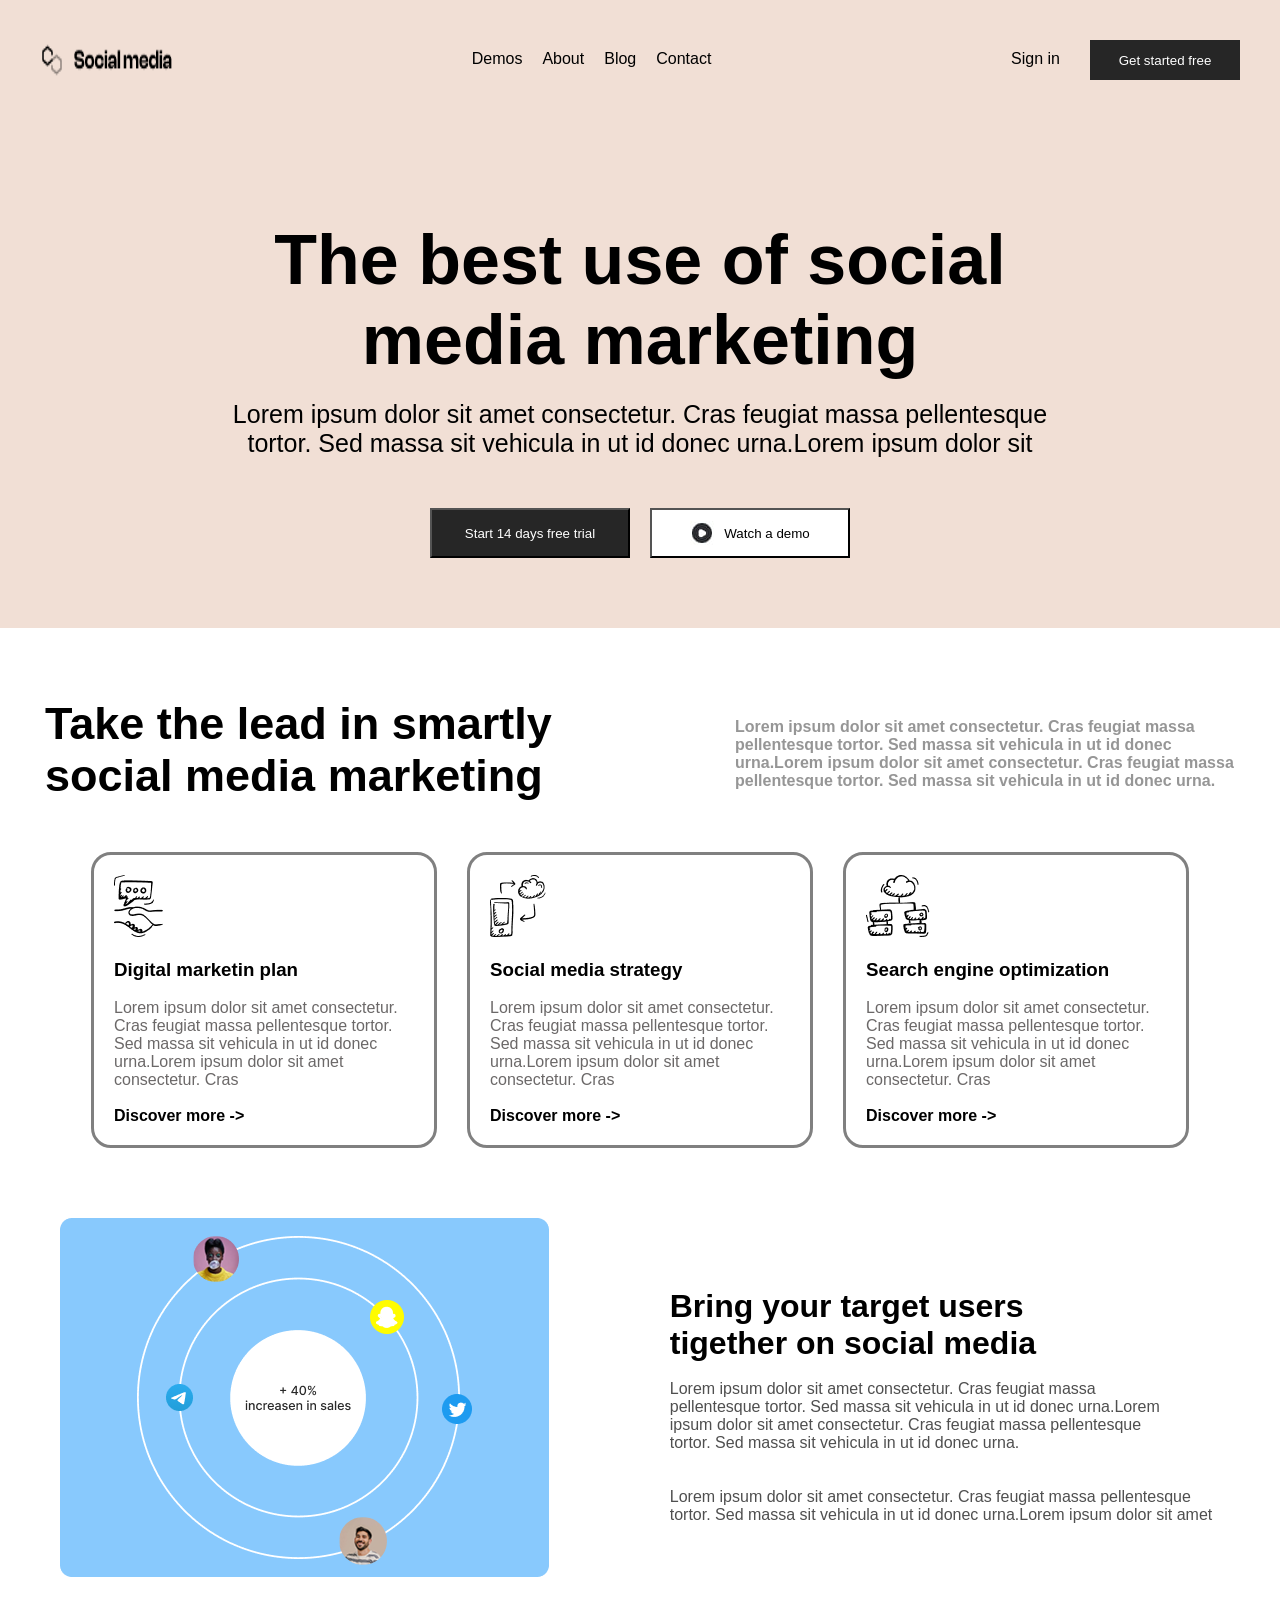
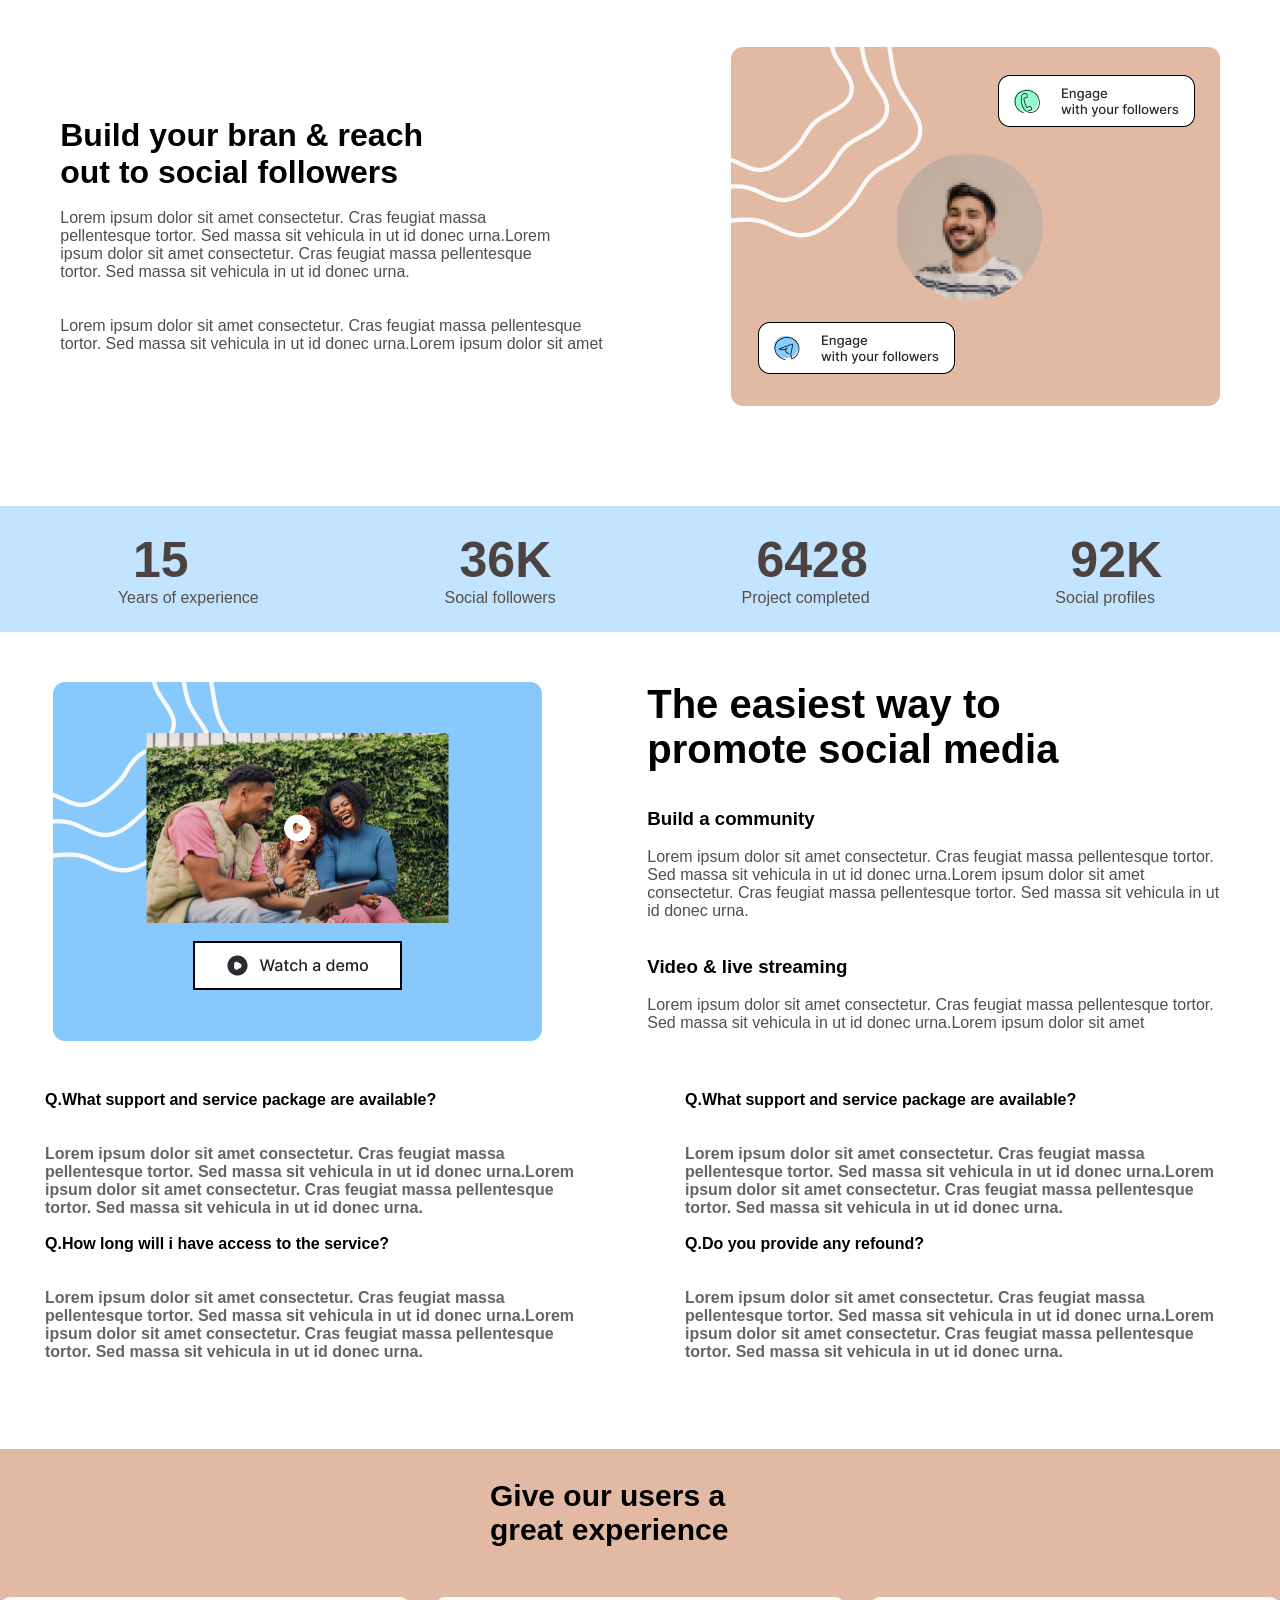
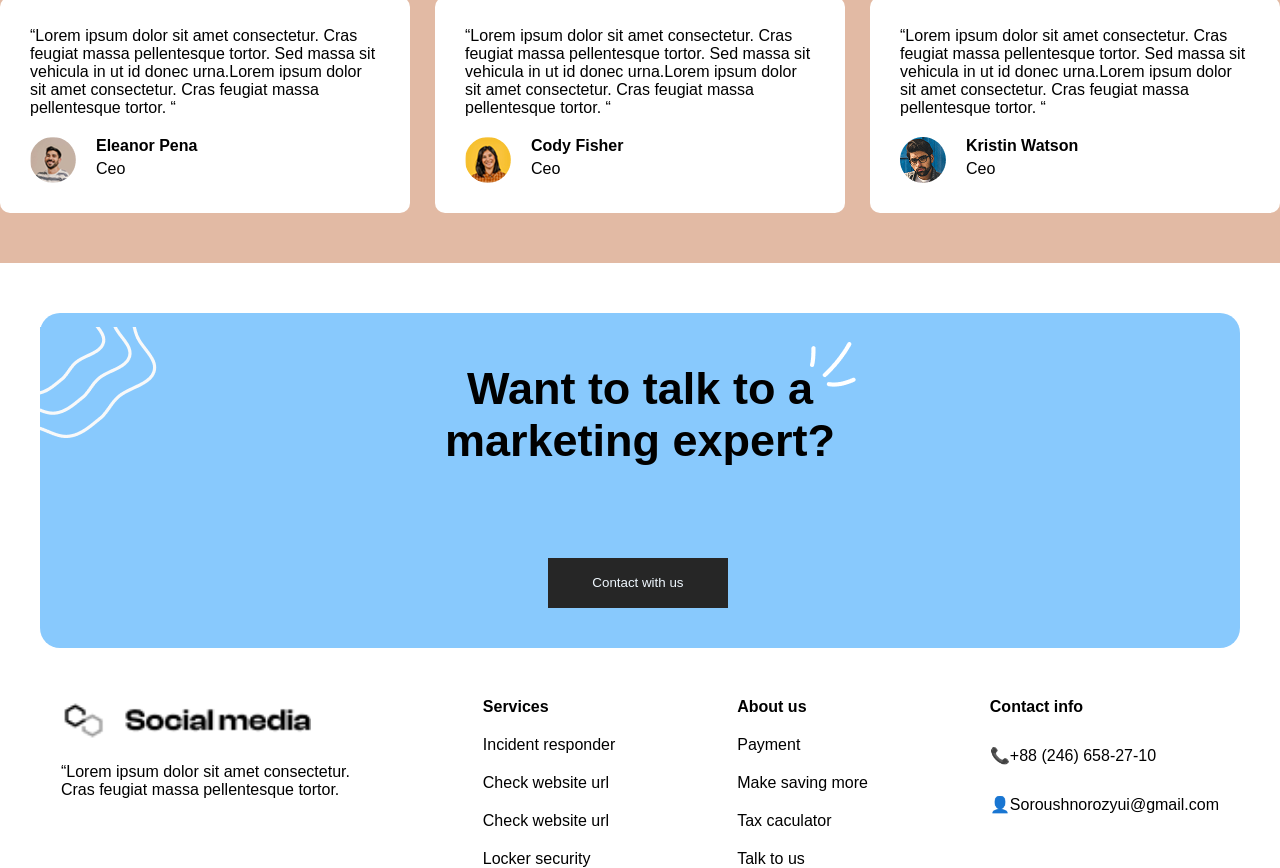
==== commit 8a728a28: "index/httml" ====
--- a/mai.n.html/mainn.html
+++ b/mai.n.html/mainn.html
@@ -170,9 +170,46 @@
    <img class="img2" src="/img/Снимок экрана 2026-04-10 115631.png" alt="">
     <button class="button-3">Contact with us</button>  
 </div>
-</div>
-
-
+<div class="divho">
+<div class="first">
+  <img style="width: 250px;" src="/img/Frame 1.png" alt="">
+    <p style="width: 300px; ">“Lorem ipsum dolor sit amet consectetur. Cras feugiat massa pellentesque tortor. </p>
+
+
+
+
+</div>
+<div class="two">
+    <p style="font-weight: 600;">Services</p>
+    <p>Incident responder</p>
+    <p>Check website url</p>
+    <p>Check website url</p>
+    <p>Locker security</p>
+</div>
+<div class="two2">
+    <p style="font-weight: 600;">About us</p>
+    <p>Payment</p>
+    <p>Make saving more</p>
+    <p>Tax caculator</p>
+    <p>Talk to us</p>
+</div>
+<div class="two3">
+    <p style="font-weight: 600;">Contact info</p>
+    <p>📞+88 (246) 658-27-10</p>
+    <p>👤Soroushnorozyui@gmail.com</p>
+</div>
+</div>
+    
+
+      
+ 
+
+
+
+
+
+
+<div class="alll2">
 
 <div class="hero-container">
   <div class="top-bar">
@@ -426,5 +463,6 @@
     </div>
   </div>
 </div>
+</div>
 </body>
 </html>
--- a/style.css/style.css
+++ b/style.css/style.css
@@ -174,10 +174,49 @@
     bottom: 140px;
     right: 50px;
 }
+.first{
+    display: flex;
+    flex-direction: column;
+    row-gap: 20px;
+}
+.two{
+    display: flex;
+    flex-direction: column;
+    row-gap: 20px;
+}
+.two2{
+    display: flex;
+    flex-direction: column;
+    row-gap: 20px;
+}
+.two3{
+    display: flex;
+    flex-direction: column;
+    row-gap: 30px;
+}
+.divho{
+    display: flex;
+    justify-content: space-around;
+}
+
+
+
+
+
+
+
+
+
+.alll2{
+    display: none;
+}
 @media (max-width:510px) {
       .alll1{
         display: none;
       }
+      .alll2{
+    display: block;
+}
       .footer-links {
     padding: 30px 20px;
     background-color: #ffffff;
